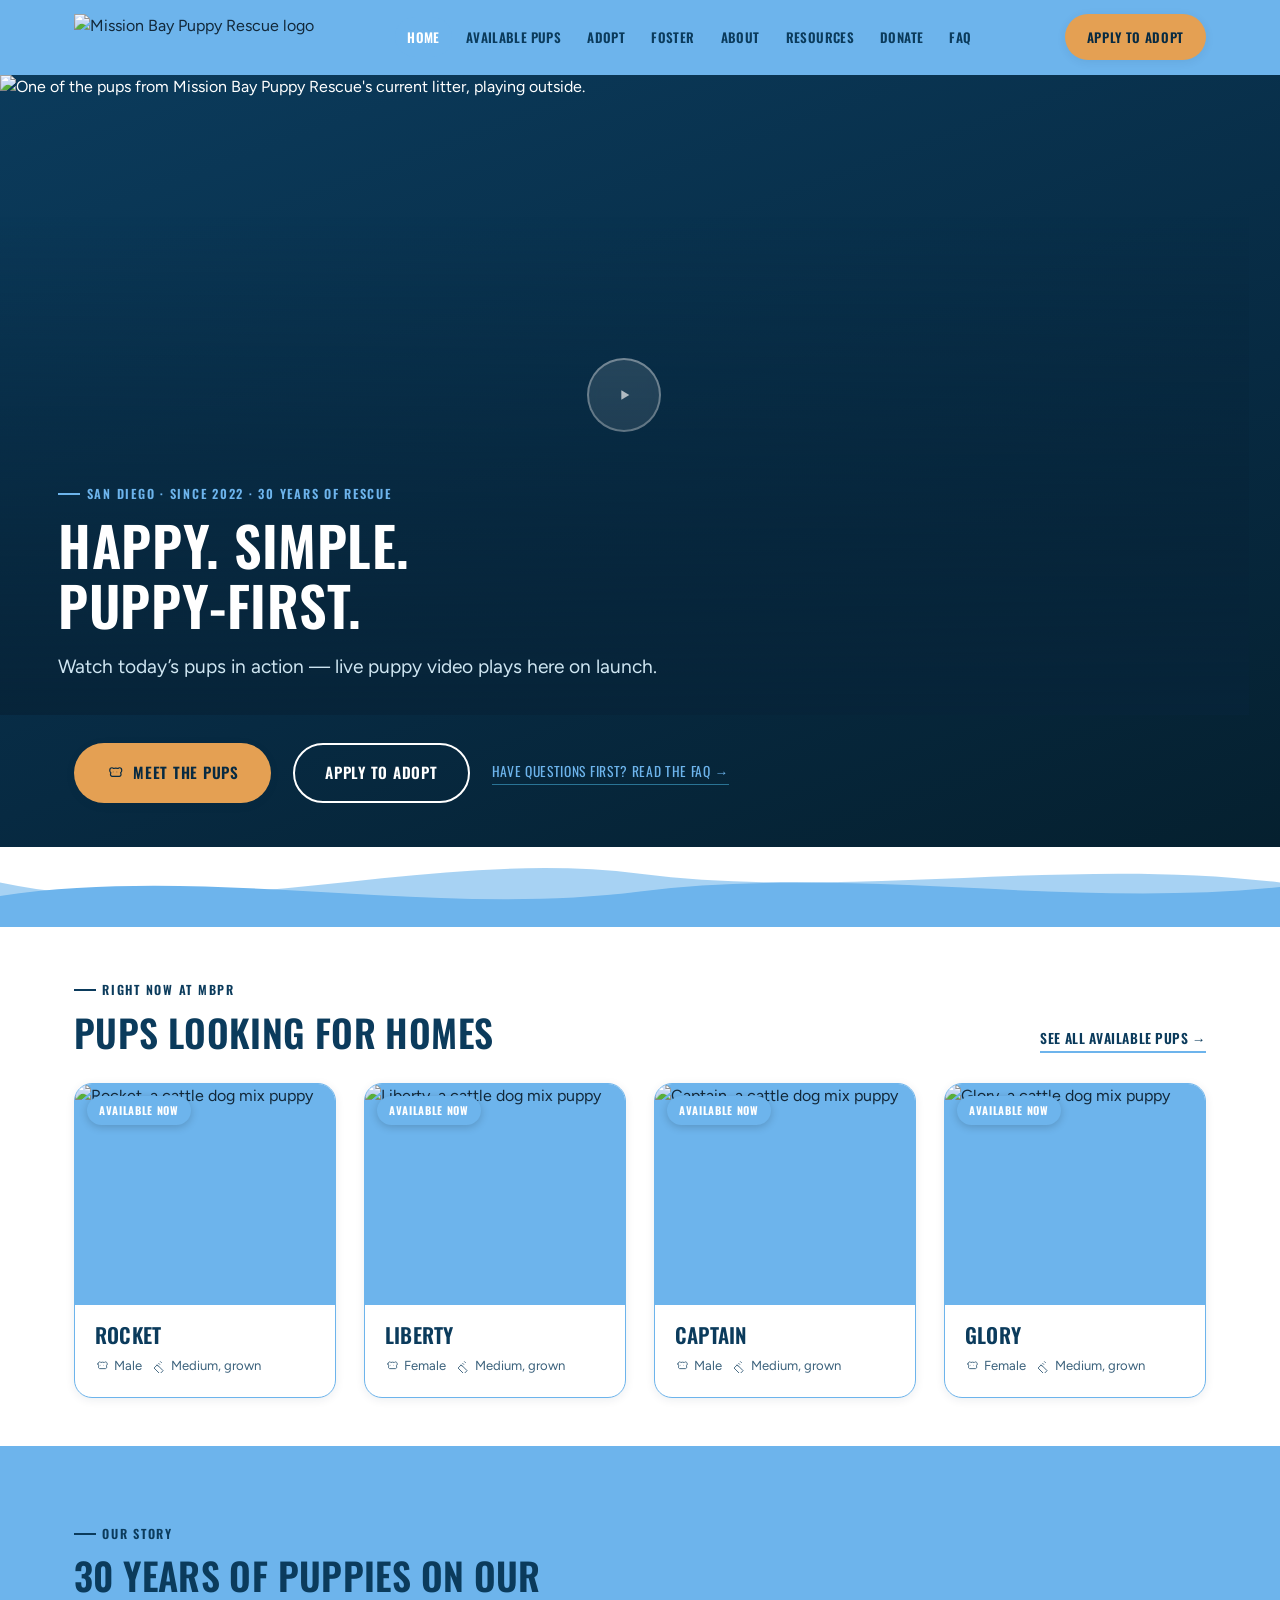
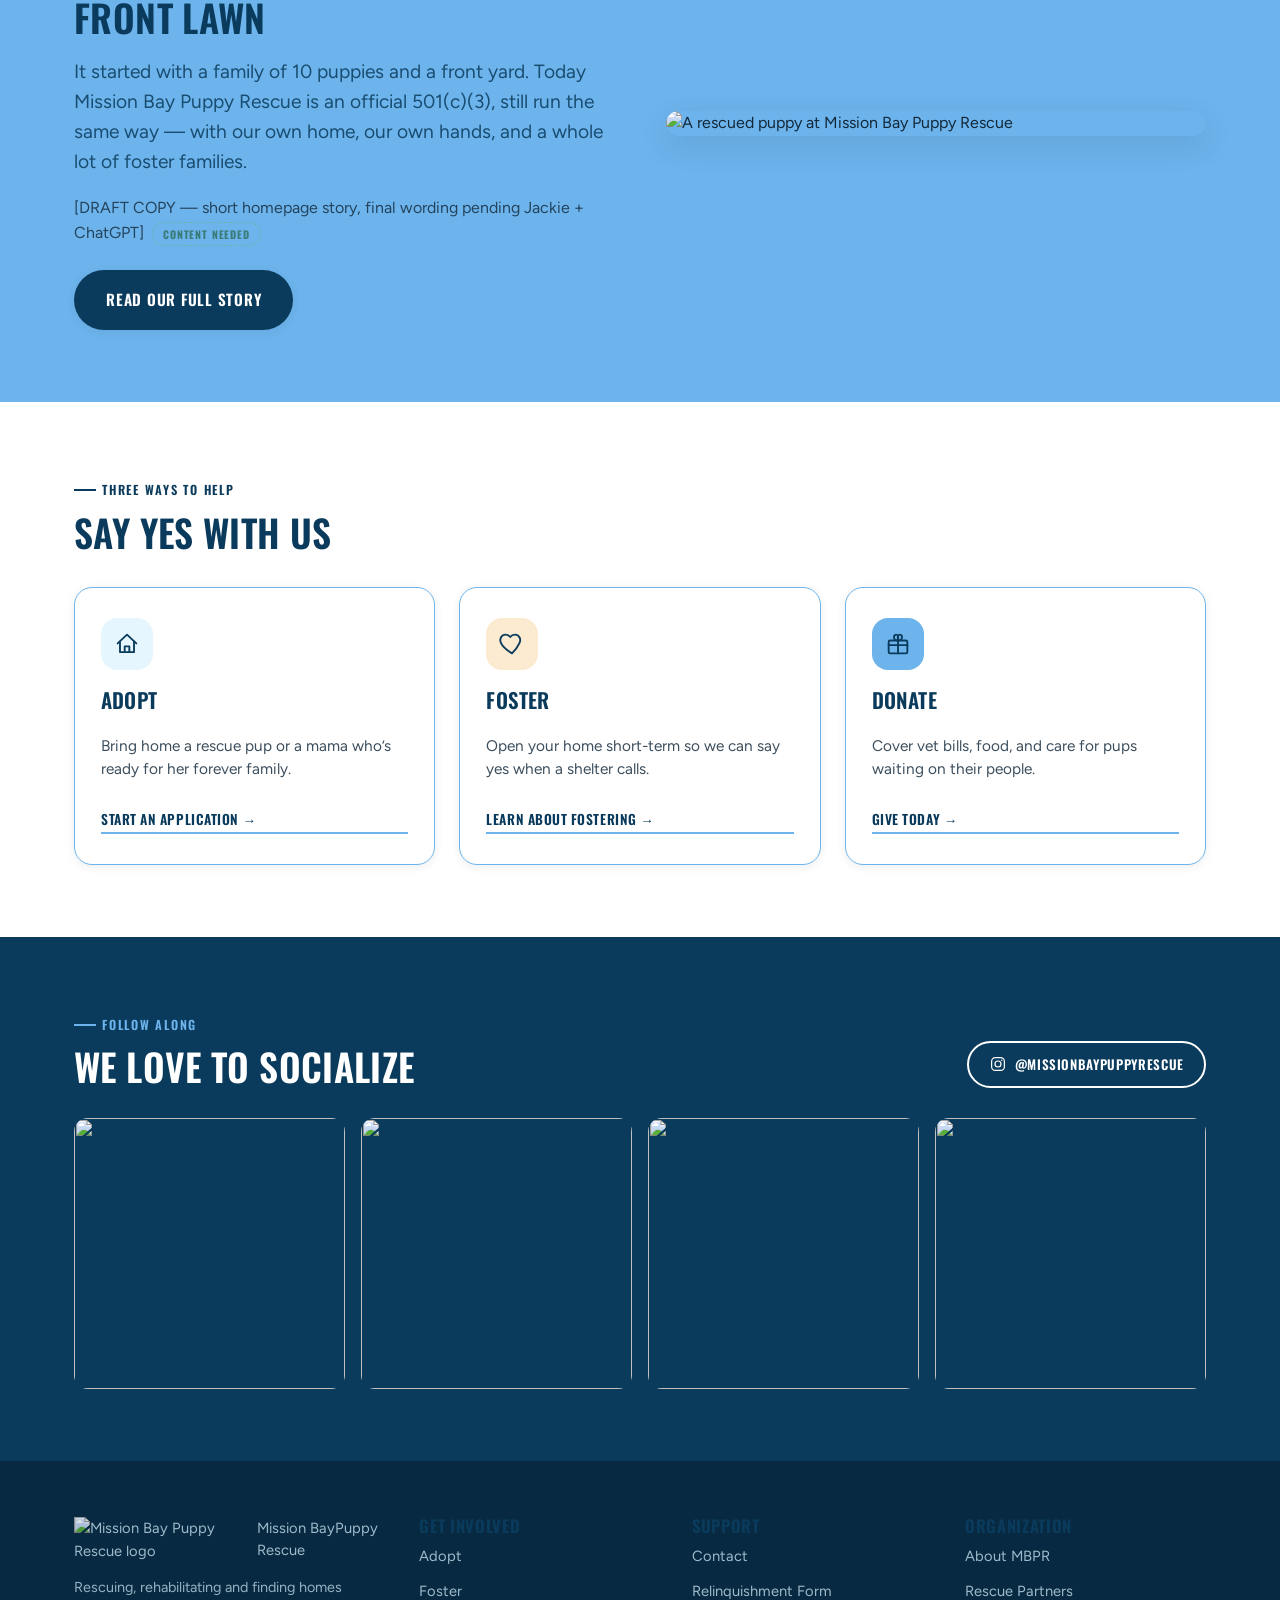
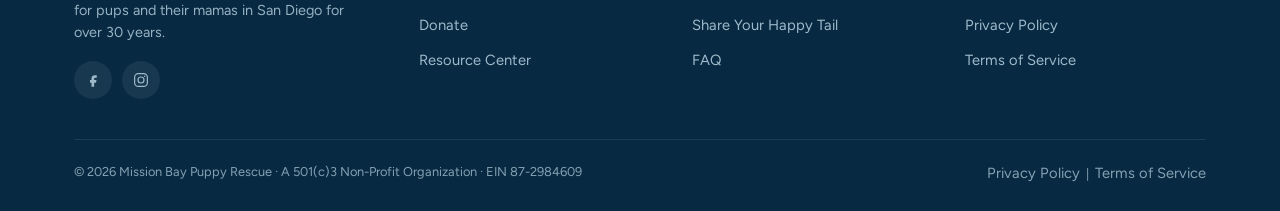
==== index.html @ 76ac1356 "Initial commit" ====
<!doctype html>
<html lang="en">
<head>
<meta charset="utf-8">
<meta name="viewport" content="width=device-width, initial-scale=1">
<title>Home | Mission Bay Puppy Rescue</title>
<meta name="description" content="Mission Bay Puppy Rescue is a San Diego non-profit finding loving homes for rescue puppies and their mamas.">
<link rel="icon" href="https://cdn.shopify.com/s/files/1/0752/2317/1383/files/MBPR_Logo_s-5.png?v=1728336857">
<link rel="preconnect" href="https://fonts.googleapis.com">
<link rel="preconnect" href="https://fonts.gstatic.com" crossorigin>
<link href="https://fonts.googleapis.com/css2?family=Oswald:wght@400;500;600;700&family=Figtree:wght@400;500;600;700;800&display=swap" rel="stylesheet">
<link rel="stylesheet" href="assets/styles.css">
</head>
<body>
<a class="skip-link" href="#main">Skip to content</a>
<header class="site-header">
  <div class="bar">
    <a class="brand" href="index.html">
      <img src="https://cdn.shopify.com/s/files/1/0752/2317/1383/files/MBPR_Logo_s-5.png?v=1728336857" alt="Mission Bay Puppy Rescue logo">
      <!-- <span class="brand-word">Mission Bay<span>Puppy Rescue</span></span> -->
    </a>
    <nav class="main-nav" id="main-nav" aria-label="Primary">
      <ul>
      <li class="current"><a class="top-link" href="index.html">Home</a></li>
      <li><a class="top-link" href="available-pups.html">Available Pups</a></li>
      <li><a class="top-link" href="adopt.html">Adopt</a></li>
      <li><a class="top-link" href="foster.html">Foster</a></li>
      <li><a class="top-link" href="about.html">About</a></li>
      <li><a class="top-link" href="resources.html">Resources</a></li>
      <li><a class="top-link" href="donate.html">Donate</a></li>
      <li><a class="top-link" href="faq.html">FAQ</a></li>
      </ul>
    </nav>
    <div class="header-cta">
      <a class="btn btn-gold btn-sm" href="adopt.html"><span class="btn-sm-label">Apply to Adopt</span></a>
      <button class="nav-toggle" aria-label="Toggle menu" aria-expanded="false" aria-controls="main-nav">
        <svg viewBox="0 0 24 24" fill="none" stroke="currentColor" stroke-width="1.6" stroke-linecap="round" stroke-linejoin="round" class="icon-open" aria-hidden="true"><path d="M4 7h16M4 12h16M4 17h16"/></svg>
        <svg viewBox="0 0 24 24" fill="none" stroke="currentColor" stroke-width="1.6" stroke-linecap="round" stroke-linejoin="round" class="icon-close" aria-hidden="true"><path d="M6 6l12 12M18 6L6 18"/></svg>
      </button>
    </div>
  </div>
</header>

<main id="main">

<section class="hero">
  <div class="hero-media">
    <img src="https://missionbaypuppyrescue.org/cdn/shop/files/fGT316vhT0-rU8gCrayexQ_97593c5f-9a3b-4c8f-88ab-e5c619b83289_1200x1200.jpg?v=1787949564" alt="One of the pups from Mission Bay Puppy Rescue's current litter, playing outside.">
    <div style="position:absolute; inset:0; display:flex; align-items:center; justify-content:center;">
      <div style="width:74px;height:74px;border-radius:50%;background:rgba(255,255,255,.16);backdrop-filter:blur(6px);display:flex;align-items:center;justify-content:center;border:2px solid rgba(255,255,255,.5);">
        <svg viewBox="0 0 24 24" width="26" height="26" fill="white"><path d="M8 5v14l12-7z"/></svg>
      </div>
    </div>
    <div class="hero-caption">
      <span class="eyebrow on-dark">San Diego &middot; Since 2022 &middot; 30 Years of Rescue</span>
      <h1>Happy. Simple.<br>Puppy&#8209;First.</h1>
      <p class="lede">Watch today&rsquo;s pups in action &mdash; live puppy video plays here on launch.</p>
    </div>
  </div>
  <div class="hero-actions">
    <a class="btn btn-gold" href="available-pups.html"><svg viewBox="0 0 24 24" fill="none" stroke="currentColor" stroke-width="1.6" stroke-linecap="round" stroke-linejoin="round" class="" aria-hidden="true"><path d="M5 8.5c0-2 1.4-3.5 3-3.5.9 0 1.6.6 2 1 .8-.4 1.9-.6 3-.6s2.2.2 3 .6c.4-.4 1.1-1 2-1 1.6 0 3 1.5 3 3.5 0 1.3-.6 2.4-1.5 3l.5 2c.3 1.5-.7 3-2.3 3H8.3c-1.6 0-2.6-1.5-2.3-3l.5-2C5.6 10.9 5 9.8 5 8.5z"/><circle cx="9.5" cy="10.5" r=".6" fill="currentColor" stroke="none"/><circle cx="14.5" cy="10.5" r=".6" fill="currentColor" stroke="none"/></svg> Meet the Pups</a>
    <a class="btn btn-outline on-dark" href="adopt.html">Apply to Adopt</a>
    <a class="faq-quiet" href="faq.html">Have questions first? Read the FAQ &rarr;</a>
  </div>
</section>
<svg class="wave-divider" viewBox="0 0 1440 90" preserveAspectRatio="none" aria-hidden="true">
  <path class="w2" d="M0,40 C 240,90 480,0 720,30 C 960,60 1200,10 1440,40 L1440,90 L0,90 Z"></path>
  <path class="w1" d="M0,55 C 240,20 480,80 720,50 C 960,20 1200,70 1440,45 L1440,90 L0,90 Z"></path>
</svg>

<section class="section tight">
  <div class="container">
    <div style="display:flex; flex-wrap:wrap; justify-content:space-between; align-items:flex-end; gap:16px; margin-bottom:30px;">
      <div>
        <span class="eyebrow">Right Now At MBPR</span>
        <h2 style="margin-bottom:0;">Pups Looking For Homes</h2>
      </div>
      <a class="link-quiet" href="available-pups.html">See All Available Pups &rarr;</a>
    </div>
    <div class="grid grid-4">

      <div class="pup-card">
        <div class="pup-photo"><span class="status-ribbon status-available">Available Now</span>
          <img src="https://missionbaypuppyrescue.org/cdn/shop/files/fGT316vhT0-rU8gCrayexQ_97593c5f-9a3b-4c8f-88ab-e5c619b83289_1200x1200.jpg?v=1787949564" alt="Rocket, a cattle dog mix puppy"></div>
        <div class="pup-body">
          <h3 class="pup-name">Rocket</h3>
          <div class="pup-facts"><span><svg viewBox="0 0 24 24" fill="none" stroke="currentColor" stroke-width="1.6" stroke-linecap="round" stroke-linejoin="round" class="" aria-hidden="true"><path d="M5 8.5c0-2 1.4-3.5 3-3.5.9 0 1.6.6 2 1 .8-.4 1.9-.6 3-.6s2.2.2 3 .6c.4-.4 1.1-1 2-1 1.6 0 3 1.5 3 3.5 0 1.3-.6 2.4-1.5 3l.5 2c.3 1.5-.7 3-2.3 3H8.3c-1.6 0-2.6-1.5-2.3-3l.5-2C5.6 10.9 5 9.8 5 8.5z"/><circle cx="9.5" cy="10.5" r=".6" fill="currentColor" stroke="none"/><circle cx="14.5" cy="10.5" r=".6" fill="currentColor" stroke="none"/></svg> Male</span><span><svg viewBox="0 0 24 24" fill="none" stroke="currentColor" stroke-width="1.6" stroke-linecap="round" stroke-linejoin="round" class="" aria-hidden="true"><path d="M4 15l5-5 10 10-5 5z"/><path d="M8.5 10.5l1.7 1.7M11.5 7.5l1.7 1.7M14.5 4.5l1.7 1.7"/></svg> Medium, grown</span></div>
        </div>
      </div>

      <div class="pup-card">
        <div class="pup-photo"><span class="status-ribbon status-available">Available Now</span>
          <img src="https://missionbaypuppyrescue.org/cdn/shop/files/fGT316vhT0-rU8gCrayexQ_33f34ac5-e50e-457b-8ea1-79d23812d814_1200x1200.jpg?v=1787949952" alt="Liberty, a cattle dog mix puppy"></div>
        <div class="pup-body">
          <h3 class="pup-name">Liberty</h3>
          <div class="pup-facts"><span><svg viewBox="0 0 24 24" fill="none" stroke="currentColor" stroke-width="1.6" stroke-linecap="round" stroke-linejoin="round" class="" aria-hidden="true"><path d="M5 8.5c0-2 1.4-3.5 3-3.5.9 0 1.6.6 2 1 .8-.4 1.9-.6 3-.6s2.2.2 3 .6c.4-.4 1.1-1 2-1 1.6 0 3 1.5 3 3.5 0 1.3-.6 2.4-1.5 3l.5 2c.3 1.5-.7 3-2.3 3H8.3c-1.6 0-2.6-1.5-2.3-3l.5-2C5.6 10.9 5 9.8 5 8.5z"/><circle cx="9.5" cy="10.5" r=".6" fill="currentColor" stroke="none"/><circle cx="14.5" cy="10.5" r=".6" fill="currentColor" stroke="none"/></svg> Female</span><span><svg viewBox="0 0 24 24" fill="none" stroke="currentColor" stroke-width="1.6" stroke-linecap="round" stroke-linejoin="round" class="" aria-hidden="true"><path d="M4 15l5-5 10 10-5 5z"/><path d="M8.5 10.5l1.7 1.7M11.5 7.5l1.7 1.7M14.5 4.5l1.7 1.7"/></svg> Medium, grown</span></div>
        </div>
      </div>

      <div class="pup-card">
        <div class="pup-photo"><span class="status-ribbon status-available">Available Now</span>
          <img src="https://missionbaypuppyrescue.org/cdn/shop/files/fGT316vhT0-rU8gCrayexQ_4a73e74a-e59f-4e12-87a9-04cf0403e91f_1200x1200.jpg?v=1787949454" alt="Captain, a cattle dog mix puppy"></div>
        <div class="pup-body">
          <h3 class="pup-name">Captain</h3>
          <div class="pup-facts"><span><svg viewBox="0 0 24 24" fill="none" stroke="currentColor" stroke-width="1.6" stroke-linecap="round" stroke-linejoin="round" class="" aria-hidden="true"><path d="M5 8.5c0-2 1.4-3.5 3-3.5.9 0 1.6.6 2 1 .8-.4 1.9-.6 3-.6s2.2.2 3 .6c.4-.4 1.1-1 2-1 1.6 0 3 1.5 3 3.5 0 1.3-.6 2.4-1.5 3l.5 2c.3 1.5-.7 3-2.3 3H8.3c-1.6 0-2.6-1.5-2.3-3l.5-2C5.6 10.9 5 9.8 5 8.5z"/><circle cx="9.5" cy="10.5" r=".6" fill="currentColor" stroke="none"/><circle cx="14.5" cy="10.5" r=".6" fill="currentColor" stroke="none"/></svg> Male</span><span><svg viewBox="0 0 24 24" fill="none" stroke="currentColor" stroke-width="1.6" stroke-linecap="round" stroke-linejoin="round" class="" aria-hidden="true"><path d="M4 15l5-5 10 10-5 5z"/><path d="M8.5 10.5l1.7 1.7M11.5 7.5l1.7 1.7M14.5 4.5l1.7 1.7"/></svg> Medium, grown</span></div>
        </div>
      </div>

      <div class="pup-card">
        <div class="pup-photo"><span class="status-ribbon status-available">Available Now</span>
          <img src="https://missionbaypuppyrescue.org/cdn/shop/files/fGT316vhT0-rU8gCrayexQ_0f7869ce-6513-4ec1-82f9-dde97ae70632_1200x1200.jpg?v=1787949827" alt="Glory, a cattle dog mix puppy"></div>
        <div class="pup-body">
          <h3 class="pup-name">Glory</h3>
          <div class="pup-facts"><span><svg viewBox="0 0 24 24" fill="none" stroke="currentColor" stroke-width="1.6" stroke-linecap="round" stroke-linejoin="round" class="" aria-hidden="true"><path d="M5 8.5c0-2 1.4-3.5 3-3.5.9 0 1.6.6 2 1 .8-.4 1.9-.6 3-.6s2.2.2 3 .6c.4-.4 1.1-1 2-1 1.6 0 3 1.5 3 3.5 0 1.3-.6 2.4-1.5 3l.5 2c.3 1.5-.7 3-2.3 3H8.3c-1.6 0-2.6-1.5-2.3-3l.5-2C5.6 10.9 5 9.8 5 8.5z"/><circle cx="9.5" cy="10.5" r=".6" fill="currentColor" stroke="none"/><circle cx="14.5" cy="10.5" r=".6" fill="currentColor" stroke="none"/></svg> Female</span><span><svg viewBox="0 0 24 24" fill="none" stroke="currentColor" stroke-width="1.6" stroke-linecap="round" stroke-linejoin="round" class="" aria-hidden="true"><path d="M4 15l5-5 10 10-5 5z"/><path d="M8.5 10.5l1.7 1.7M11.5 7.5l1.7 1.7M14.5 4.5l1.7 1.7"/></svg> Medium, grown</span></div>
        </div>
      </div>

    </div>
  </div>
</section>

<section class="section sand-deep">
  <div class="container split">
    <div>
      <span class="eyebrow">Our Story</span>
      <h2>30 Years Of Puppies On Our Front Lawn</h2>
      <p class="lede" style="margin-bottom:20px;">It started with a family of 10 puppies and a front yard. Today Mission Bay Puppy Rescue is an official 501(c)(3), still run the same way &mdash; with our own home, our own hands, and a whole lot of foster families.</p>
      <p style="opacity:.8; margin-bottom:24px;">[DRAFT COPY &mdash; short homepage story, final wording pending Jackie + ChatGPT]<span class="draft-flag">Content Needed</span></p>
      <a class="btn btn-navy" href="about.html">Read Our Full Story</a>
    </div>
    <div class="media">
      <img src="https://missionbaypuppyrescue.org/cdn/shop/files/gray-white-pit-bull-type-puppy-blue-banner-mission-bay-rescue-partners-text_1024x1024.webp?v=1738512518" alt="A rescued puppy at Mission Bay Puppy Rescue">
    </div>
  </div>
</section>

<section class="section">
  <div class="container">
    <span class="eyebrow">Three Ways To Help</span>
    <h2 style="margin-bottom:34px;">Say Yes With Us</h2>
    <div class="action-blocks">
      <div class="action-block">
        <div class="icon-badge"><svg viewBox="0 0 24 24" fill="none" stroke="currentColor" stroke-width="1.6" stroke-linecap="round" stroke-linejoin="round" class="" aria-hidden="true"><path d="M4 11.5L12 4l8 7.5"/><path d="M6 10v9h12v-9"/><path d="M10 19v-5h4v5"/></svg></div>
        <h3>Adopt</h3>
        <p>Bring home a rescue pup or a mama who&rsquo;s ready for her forever family.</p>
        <a class="link-quiet" href="adopt.html">Start an Application &rarr;</a>
      </div>
      <div class="action-block gold">
        <div class="icon-badge"><svg viewBox="0 0 24 24" fill="none" stroke="currentColor" stroke-width="1.6" stroke-linecap="round" stroke-linejoin="round" class="" aria-hidden="true"><path d="M12 20s-7.5-4.6-9.5-9C1 7.5 3 4 6.5 4c2 0 3.4 1.2 4 2 .6-.8 2-2 4-2C18 4 20 7.5 18.5 11c-2 4.4-6.5 9-6.5 9z"/></svg></div>
        <h3>Foster</h3>
        <p>Open your home short-term so we can say yes when a shelter calls.</p>
        <a class="link-quiet" href="foster.html">Learn About Fostering &rarr;</a>
      </div>
      <div class="action-block seafoam">
        <div class="icon-badge"><svg viewBox="0 0 24 24" fill="none" stroke="currentColor" stroke-width="1.6" stroke-linecap="round" stroke-linejoin="round" class="" aria-hidden="true"><rect x="4" y="9" width="16" height="11" rx="1.2"/><path d="M4 13h16"/><path d="M12 9v11"/><path d="M12 9C10.5 9 8.5 8 8.5 6.2 8.5 5 9.4 4 10.6 4c1.6 0 1.9 2.5 1.4 5zM12 9c1.5 0 3.5-1 3.5-2.8 0-1.2-.9-2.2-2.1-2.2-1.6 0-1.9 2.5-1.4 5z"/></svg></div>
        <h3>Donate</h3>
        <p>Cover vet bills, food, and care for pups waiting on their people.</p>
        <a class="link-quiet" href="donate.html">Give Today &rarr;</a>
      </div>
    </div>
  </div>
</section>

<section class="section navy">
  <div class="container">
    <div style="display:flex; flex-wrap:wrap; justify-content:space-between; align-items:flex-end; gap:16px; margin-bottom:30px;">
      <div>
        <span class="eyebrow on-dark">Follow Along</span>
        <h2 style="margin-bottom:0;">We Love To Socialize</h2>
      </div>
      <a class="btn btn-outline on-dark btn-sm" href="https://www.instagram.com/missionbaypuppyrescue" target="_blank" rel="noopener"><svg viewBox="0 0 24 24" fill="none" stroke="currentColor" stroke-width="1.6" stroke-linecap="round" stroke-linejoin="round" class="" aria-hidden="true"><rect x="3.5" y="3.5" width="17" height="17" rx="5"/><circle cx="12" cy="12" r="4"/><circle cx="17" cy="7" r="1" fill="currentColor" stroke="none"/></svg> @missionbaypuppyrescue</a>
    </div>
    <div class="grid grid-4" style="gap:16px;">
      <div style="border-radius:14px; overflow:hidden; aspect-ratio:1/1;"><img src="https://missionbaypuppyrescue.org/cdn/shop/files/fGT316vhT0-rU8gCrayexQ_19d56075-bd12-49f5-adce-cb64dec34d37.jpg?v=1787949564" alt="" style="width:100%;height:100%;object-fit:cover;"></div>
      <div style="border-radius:14px; overflow:hidden; aspect-ratio:1/1;"><img src="https://missionbaypuppyrescue.org/cdn/shop/files/fGT316vhT0-rU8gCrayexQ_e22e4075-10f2-4c1d-aec1-10136024c87a.jpg?v=1787949952" alt="" style="width:100%;height:100%;object-fit:cover;"></div>
      <div style="border-radius:14px; overflow:hidden; aspect-ratio:1/1;"><img src="https://missionbaypuppyrescue.org/cdn/shop/files/fGT316vhT0-rU8gCrayexQ_9136a313-bf49-4d2c-8cb1-6ee6c6a1b6d5.jpg?v=1787949454" alt="" style="width:100%;height:100%;object-fit:cover;"></div>
      <div style="border-radius:14px; overflow:hidden; aspect-ratio:1/1;"><img src="https://missionbaypuppyrescue.org/cdn/shop/files/fGT316vhT0-rU8gCrayexQ_ca97845a-384a-45e2-8b4e-7a92302f8802.jpg?v=1787949827" alt="" style="width:100%;height:100%;object-fit:cover;"></div>
    </div>
  </div>
</section>

</main>
<footer class="site-footer">
  <div class="container">
    <div class="footer-top">
      <div>
        <a class="brand" href="index.html" style="margin-bottom:14px;">
          <img src="https://cdn.shopify.com/s/files/1/0752/2317/1383/files/MBPR_Logo_s-5.png?v=1728336857" alt="Mission Bay Puppy Rescue logo" style="height:44px;">
          <span class="brand-word">Mission Bay<span>Puppy Rescue</span></span>
        </a>
        <p style="max-width:32ch; font-size:.9rem; opacity:.8;">Rescuing, rehabilitating and finding homes for pups and their mamas in San Diego for over 30 years.</p>
        <div class="footer-social"><a href="https://www.facebook.com/MissionBayPuppyRescue/" aria-label="Facebook"><svg viewBox="0 0 24 24" fill="none" stroke="currentColor" stroke-width="1.6" stroke-linecap="round" stroke-linejoin="round" class="" aria-hidden="true"><path d="M14 9h3V5.5h-3c-2.2 0-4 1.8-4 4V12H8v3.5h2V21h3.5v-5.5H16l.7-3.5h-3.2v-1.8c0-.6.5-1.2 1.3-1.2z" fill="currentColor" stroke="none"/></svg></a>
        <a href="https://www.instagram.com/missionbaypuppyrescue/" aria-label="Instagram"><svg viewBox="0 0 24 24" fill="none" stroke="currentColor" stroke-width="1.6" stroke-linecap="round" stroke-linejoin="round" class="" aria-hidden="true"><rect x="3.5" y="3.5" width="17" height="17" rx="5"/><circle cx="12" cy="12" r="4"/><circle cx="17" cy="7" r="1" fill="currentColor" stroke="none"/></svg></a></div>
      </div>
      <div>
        <h4>Get Involved</h4>
        <ul>
          <li><a href="adopt.html">Adopt</a></li>
          <li><a href="foster.html">Foster</a></li>
          <li><a href="donate.html">Donate</a></li>
          <li><a href="resources.html">Resource Center</a></li>
        </ul>
      </div>
      <div>
        <h4>Support</h4>
        <ul>
          <li><a href="contact.html">Contact</a></li>
          <li><a href="relinquishment.html">Relinquishment Form</a></li>
          <li><a href="happy-tails.html">Share Your Happy Tail</a></li>
          <li><a href="faq.html">FAQ</a></li>
        </ul>
      </div>
      <div>
        <h4>Organization</h4>
        <ul>
          <li><a href="about.html">About MBPR</a></li>
          <li><a href="resources.html#partners">Rescue Partners</a></li>
          <li><a href="privacy.html">Privacy Policy</a></li>
          <li><a href="terms.html">Terms of Service</a></li>
        </ul>
      </div>
    </div>
    <div class="footer-bottom">
      <span>&copy; 2026 Mission Bay Puppy Rescue &middot; A 501(c)3 Non-Profit Organization &middot; EIN 87-2984609</span>
      <span><a href="privacy.html">Privacy Policy</a> &nbsp;|&nbsp; <a href="terms.html">Terms of Service</a></span>
    </div>
  </div>
</footer>
<script src="assets/site.js"></script>
</body>
</html>
---- assets/styles.css ----
/* ==========================================================================
   MISSION BAY PUPPY RESCUE — Website Refresh Mockup
   Design system: "Bay & Sand"
   -- Bay Navy / Lagoon Blue kept from existing brand mark
   -- Warm Sand neutral background (Mission BAY -> beach/coast, not generic cream)
   -- Puppy Gold accent for primary actions (warm, distinct from AI-cluster terracotta)
   -- Oswald reserved for headings/eyebrows/buttons (existing brand voice)
   -- Figtree for all body copy / long-form reading (the "one easy body font")
   ========================================================================== */

:root{
  /* ---- color tokens ---- */
  --page-background: #FFFFFF; /* Default background behind page content on every page. */
  --header-background: #6db4ec; /* Sticky header bar on every page. */
  --bay-navy:        #0B3B5C; /* Headings, navy buttons and dark sections. */
  --bay-navy-deep:   #072A42; /* Footer, dark hero gradient and navy button hover. */
  --bay-navy-ink:    #12283A; /* Main body text. */
  --lagoon:          #6db4ec; /* Light blue accents, links on dark backgrounds and some borders. */
  --lagoon-deep:     #6db4ec; /* Status badges, progress bar and link hover. */
  --lagoon-pale:     #E6F6FE; /* Pale blue sections, callouts and icon badges. */
  --sand:            #6db4ec; /* Mobile menu background, form fields and wave divider. */
  --sand-deep:       #6db4ec; /* Tinted sections, header link hover, tags and image placeholders. */
  --sand-line:       #6db4ec; /* Borders on cards, header, mobile menu and form panels. */
  --gold:            #E4A053; /* Primary button fill, stat numbers and small accents. */
  --gold-deep:       #FFFFFF; /* Primary button hover, active header link, icons and focus outline. */
  --gold-pale:       #FCEBD1; /* Light background behind selected badges and icons. */
  --seafoam:         #5FBBA0; /* Nursery status badge, progress bar and dashed badge border. */
  --seafoam-pale:    #6db4ec; /* Background behind seafoam action icons and draft badges. */
  --white:           #FFFFFF; /* Card backgrounds and text on dark sections. */
  --line:            rgba(11,59,92,0.14); /* Reserved border color; currently unused. */
  --shadow-sm:       0 2px 10px rgba(7,42,66,0.08);
  --shadow-md:       0 10px 30px rgba(7,42,66,0.12);
  --shadow-lg:       0 24px 60px rgba(7,42,66,0.18);
  --radius-sm:       10px;
  --radius-md:       18px;
  --radius-lg:       28px;

  /* ---- type tokens ---- */
  --font-display: 'Oswald', 'Arial Narrow', sans-serif;
  --font-body: 'Figtree', -apple-system, 'Segoe UI', sans-serif;
}

*,*::before,*::after{ box-sizing:border-box; }
html{ scroll-behavior:smooth; }
body{
  margin:0;
  font-family:var(--font-body);
  color:var(--bay-navy-ink);
  background:var(--page-background);
  -webkit-font-smoothing:antialiased;
  line-height:1.55;
}
img{ max-width:100%; display:block; }
svg{ width:1em; height:1em; flex-shrink:0; }
a{ color:inherit; text-decoration:none; }
ul{ margin:0; padding:0; list-style:none; }
button{ font-family:inherit; cursor:pointer; }
.visually-hidden{
  position:absolute; width:1px; height:1px; padding:0; margin:-1px;
  overflow:hidden; clip:rect(0,0,0,0); white-space:nowrap; border:0;
}
:focus-visible{ outline:3px solid var(--gold-deep); outline-offset:2px; }

h1,h2,h3,h4{
  font-family:var(--font-display);
  font-weight:600;
  letter-spacing:.01em;
  line-height:1.12;
  margin:0 0 .5em;
  color:var(--bay-navy);
}
h1{ font-size:clamp(2.1rem, 4.6vw, 3.4rem); text-transform:uppercase; letter-spacing:.01em; }
h2{ font-size:clamp(1.6rem, 3vw, 2.35rem); text-transform:uppercase; }
h3{ font-size:1.3rem; text-transform:uppercase; }
h4{ font-size:1.05rem; text-transform:uppercase; letter-spacing:.04em; }
p{ margin:0 0 1em; }
p:last-child{ margin-bottom:0; }

.eyebrow{
  font-family:var(--font-display);
  text-transform:uppercase;
  letter-spacing:.14em;
  font-size:.78rem;
  font-weight:600;
  color:var(--bay-navy);
  display:inline-flex;
  align-items:center;
  gap:.5em;
  margin-bottom:.9em;
}
.eyebrow::before{
  content:"";
  width:22px; height:2px;
  background:currentColor;
  display:inline-block;
}
.hero .eyebrow,
.section.navy .eyebrow,
.eyebrow.on-dark{ color:var(--lagoon); }

.container{ max-width:1180px; margin:0 auto; padding:0 24px; }
.section{ padding:72px 0; }
.section.tight{ padding:48px 0; }
.section.sand-deep{ background:var(--sand-deep); }
.section.navy{ background:var(--bay-navy); color:#DCEBF5; }
.section.navy h2, .section.navy h3, .section.navy h4{ color:var(--white); }
.section.lagoon-pale{ background:var(--lagoon-pale); }

.lede{ font-size:1.2rem; max-width:60ch; color:var(--bay-navy); opacity:.85; }

/* ---- buttons ---- */
.btn{
  font-family:var(--font-display);
  text-transform:uppercase;
  letter-spacing:.05em;
  font-size:.95rem;
  font-weight:600;
  padding:16px 30px;
  border-radius:100px;
  border:2px solid transparent;
  display:inline-flex;
  align-items:center;
  gap:.6em;
  transition:transform .15s ease, box-shadow .15s ease, background-color .15s ease;
  white-space:nowrap;
}
.btn:hover{ transform:translateY(-2px); }
.btn svg{ width:18px; height:18px; }
.btn-gold{ background:var(--gold); color:var(--bay-navy-deep); box-shadow:var(--shadow-sm); }
.btn-gold:hover{ background:var(--gold-deep); box-shadow:var(--shadow-md); }
.btn-navy{ background:var(--bay-navy); color:var(--white); box-shadow:var(--shadow-sm); }
.btn-navy:hover{ background:var(--bay-navy-deep); box-shadow:var(--shadow-md); }
.btn-outline{ background:transparent; border-color:currentColor; color:var(--bay-navy); }
.btn-outline:hover{ background:var(--bay-navy); color:var(--white); }
.btn-outline.on-dark{ color:var(--white); }
.btn-outline.on-dark:hover{ background:var(--white); color:var(--bay-navy); }
.btn-sm{ padding:11px 20px; font-size:.82rem; }
.btn-block{ width:100%; justify-content:center; }
.link-quiet{
  font-family:var(--font-display);
  text-transform:uppercase;
  font-size:.85rem;
  letter-spacing:.04em;
  font-weight:600;
  color:var(--bay-navy);
  border-bottom:2px solid var(--lagoon);
  padding-bottom:2px;
}
.link-quiet:hover{ color:var(--lagoon-deep); }

/* ==========================================================================
   HEADER / NAV
   ========================================================================== */
.site-header{
  position:sticky; top:0; z-index:60;
  background:var(--header-background);
  backdrop-filter:blur(10px);
  border-bottom:1px solid var(--sand-line);
}
.site-header .bar{
  display:flex; align-items:center; justify-content:space-between;
  padding:14px 24px;
  max-width:1180px; margin:0 auto;
  gap:20px;
}
.brand{ display:flex; align-items:center; gap:12px; flex-shrink:0; }
.brand img{ height:46px; width:auto; }
.site-header .brand-word{ display:none; }


.main-nav{ display:flex; align-items:center; gap:2px; }
.main-nav > ul{ display:flex; align-items:center; gap:2px; }
.main-nav a.top-link{
  font-family:var(--font-display);
  text-transform:uppercase;
  font-size:.82rem;
  font-weight:600;
  letter-spacing:.03em;
  color:var(--bay-navy);
  padding:10px 12px;
  border-radius:100px;
  display:block;
  white-space:nowrap;
}
@media (min-width:981px) and (max-width:1180px){
  .main-nav a.top-link{ font-size:.74rem; padding:8px 8px; }
  .header-cta .btn-sm{ padding:9px 16px; font-size:.74rem; }
}
.main-nav a.top-link:hover, .main-nav li.current a.top-link{ background:var(--sand-deep); }
.main-nav li.current a.top-link{ color:var(--gold-deep); }
.header-cta{ display:flex; align-items:center; gap:10px; flex-shrink:0; }
.nav-toggle{
  display:none;
  background:none; border:none; padding:8px;
}
.nav-toggle svg{ width:26px; height:26px; color:var(--bay-navy); }

@media (max-width:980px){
  .main-nav{
    position:fixed; inset:70px 0 0 0; background:var(--sand);
    flex-direction:column; align-items:stretch; padding:12px 24px 32px;
    overflow-y:auto; display:none;
    border-top:1px solid var(--sand-line);
  }
  .main-nav.open{ display:flex; }
  .main-nav > ul{ flex-direction:column; align-items:stretch; gap:0; }
  .main-nav a.top-link{ padding:16px 8px; border-bottom:1px solid var(--sand-line); border-radius:0; }
  .header-cta .btn-sm-label{ display:none; }
  .nav-toggle{ display:block; }
}
@media (min-width:981px){
  .nav-toggle{ display:none; }
}

/* ==========================================================================
   HERO
   ========================================================================== */
.hero{
  position:relative;
  background:linear-gradient(160deg, var(--bay-navy) 0%, var(--bay-navy-deep) 60%, #05202F 100%);
  color:var(--white);
  overflow:hidden;
}
.hero-media{
  position:relative;
  aspect-ratio:16/8.2;
  max-height:640px;
  overflow:hidden;
}
.hero-media img, .hero-media video{
  width:100%; height:100%; object-fit:cover;
  display:block;
}
.hero-media::after{
  content:"";
  position:absolute; inset:0;
  background:linear-gradient(to top, rgba(7,36,57,0.94) 0%, rgba(7,36,57,0.25) 55%, rgba(7,36,57,0) 78%);
}
.hero-caption{
  position:absolute; left:0; right:0; bottom:0; z-index:2;
  max-width:1180px; margin:0 auto; padding:0 24px 34px;
}
.hero-caption h1{ color:var(--white); margin-bottom:.28em; }
.hero-caption .lede{ color:#CFE6F2; opacity:1; margin:0; max-width:52ch; }
.hero-actions{
  max-width:1180px; margin:0 auto; padding:28px 24px 44px;
  display:flex; flex-wrap:wrap; align-items:center; gap:16px 22px;
  position:relative; z-index:2;
}
.hero-actions .faq-quiet{
  font-family:var(--font-display);
  font-size:.85rem; text-transform:uppercase; letter-spacing:.05em;
  color:var(--lagoon); border-bottom:1px solid rgba(79,193,240,.5);
  padding-bottom:2px;
}

/* wave divider signature element */
.wave-divider{ display:block; width:100%; height:auto; margin-bottom:-1px; }
.wave-divider path.w1{ fill:var(--sand); }
.wave-divider path.w2{ fill:var(--sand-deep); opacity:.6; }
.wave-flip{ transform:rotate(180deg); }

/* ==========================================================================
   CARDS: puppy card, action block, resource tile, faq item
   ========================================================================== */
.grid{ display:grid; gap:28px; }
.grid-3{ grid-template-columns:repeat(3,1fr); }
.grid-4{ grid-template-columns:repeat(4,1fr); }
.grid-2{ grid-template-columns:repeat(2,1fr); }
@media (max-width:900px){ .grid-3,.grid-4{ grid-template-columns:repeat(2,1fr); } }
@media (max-width:620px){ .grid-2,.grid-3,.grid-4{ grid-template-columns:1fr; } }

.pup-card{
  background:var(--white);
  border-radius:var(--radius-md);
  overflow:hidden;
  box-shadow:var(--shadow-sm);
  transition:transform .18s ease, box-shadow .18s ease;
  display:flex; flex-direction:column;
  border:1px solid var(--sand-line);
}
.pup-card:hover{ transform:translateY(-5px); box-shadow:var(--shadow-md); }
.pup-photo{ position:relative; aspect-ratio:4/3.4; background:var(--sand-deep); overflow:hidden; }
.pup-photo img{ width:100%; height:100%; object-fit:cover; }
.pup-photo.no-photo{ display:flex; align-items:center; justify-content:center; color:var(--bay-navy); opacity:.35; }
.pup-photo.no-photo svg{ width:64px; height:64px; }
.status-ribbon{
  position:absolute; top:12px; left:12px;
  font-family:var(--font-display);
  font-size:.68rem; font-weight:700; text-transform:uppercase; letter-spacing:.06em;
  padding:6px 12px; border-radius:100px; color:var(--white);
  box-shadow:0 2px 8px rgba(0,0,0,.18);
}
.status-available{ background:var(--lagoon-deep); }
.status-coming-soon{ background:var(--gold-deep); }
.status-nursery{ background:var(--seafoam); }
.pup-body{ padding:18px 20px 20px; display:flex; flex-direction:column; gap:10px; flex:1; }
.pup-name{ font-size:1.3rem; margin:0; display:flex; align-items:center; justify-content:space-between; gap:8px; }
.pup-facts{ display:flex; flex-wrap:wrap; gap:6px 10px; font-size:.82rem; color:var(--bay-navy); opacity:.8; }
.pup-facts span{ display:inline-flex; align-items:center; gap:5px; }
.pup-facts svg{ width:14px; height:14px; flex-shrink:0; }
.pup-card .btn{ margin-top:auto; align-self:flex-start; }

.litter-block{
  background:var(--white);
  border-radius:var(--radius-lg);
  border:1px solid var(--sand-line);
  box-shadow:var(--shadow-sm);
  padding:32px;
  margin-bottom:40px;
}
.litter-header{ display:flex; flex-wrap:wrap; gap:20px; justify-content:space-between; align-items:flex-end; margin-bottom:24px; }
.litter-header .tag-count{
  font-family:var(--font-display); font-size:.82rem; text-transform:uppercase; letter-spacing:.05em;
  background:var(--sand-deep); color:var(--bay-navy); padding:7px 14px; border-radius:100px;
}
.litter-story{ max-width:70ch; color:var(--bay-navy-ink); opacity:.88; margin-bottom:26px; }

.action-blocks{ display:grid; grid-template-columns:repeat(3,1fr); gap:24px; }
@media (max-width:820px){ .action-blocks{ grid-template-columns:1fr; } }
.action-block{
  background:var(--white); border-radius:var(--radius-md); padding:30px 26px;
  border:1px solid var(--sand-line); box-shadow:var(--shadow-sm);
  display:flex; flex-direction:column; gap:12px;
}
.action-block .icon-badge{
  width:52px; height:52px; border-radius:16px; display:flex; align-items:center; justify-content:center;
  background:var(--lagoon-pale); color:var(--bay-navy); margin-bottom:6px;
}
.action-block .icon-badge svg{ width:28px; height:28px; }
.action-block.gold .icon-badge{ background:var(--gold-pale); }
.action-block.seafoam .icon-badge{ background:var(--seafoam-pale); }
.action-block p{ opacity:.82; font-size:.96rem; flex:1; }

.resource-tile{
  background:var(--white); border-radius:var(--radius-md); padding:26px;
  border:1px solid var(--sand-line); box-shadow:var(--shadow-sm);
  display:flex; flex-direction:column; gap:10px; height:100%;
}
.resource-tile .icon-badge{
  width:44px; height:44px; border-radius:12px; background:var(--sand-deep);
  display:flex; align-items:center; justify-content:center; color:var(--bay-navy);
}
.resource-tile .icon-badge svg{ width:24px; height:24px; }
.resource-tile h4{ margin:2px 0 0; color:var(--bay-navy); }
.resource-tile p{ font-size:.92rem; opacity:.8; margin:0; }
.resource-tile .link-quiet{ margin-top:auto; align-self:flex-start; }

/* stat strip */
.stat-strip{ display:grid; grid-template-columns:repeat(4,1fr); gap:20px; }
@media (max-width:820px){ .stat-strip{ grid-template-columns:repeat(2,1fr); } }
.stat{ text-align:center; padding:22px 12px; }
.stat .num{ font-family:var(--font-display); font-size:clamp(2.1rem,4vw,2.8rem); color:var(--gold); font-weight:700; line-height:1; }
.stat .label{ font-size:.82rem; text-transform:uppercase; letter-spacing:.05em; opacity:.85; margin-top:8px; }

/* testimonial */
.quote-card{
  background:var(--white); border-radius:var(--radius-md); padding:28px;
  border:1px solid var(--sand-line); box-shadow:var(--shadow-sm);
  display:flex; flex-direction:column; gap:14px;
}
.quote-card .stars{ color:var(--gold-deep); letter-spacing:2px; font-size:.95rem; }
.quote-card p{ font-style:italic; opacity:.9; }
.quote-card .who{ font-family:var(--font-display); font-size:.82rem; text-transform:uppercase; letter-spacing:.04em; color:var(--bay-navy); opacity:.7; }

/* faq */
.faq-list{ display:flex; flex-direction:column; gap:12px; }
.faq-item{
  background:var(--white); border:1px solid var(--sand-line); border-radius:var(--radius-sm);
  overflow:hidden;
}
.faq-item summary{
  list-style:none; cursor:pointer; padding:18px 22px; display:flex; align-items:center; justify-content:space-between; gap:16px;
  font-family:var(--font-display); font-weight:600; text-transform:uppercase; font-size:.92rem; letter-spacing:.02em;
  color:var(--bay-navy);
}
.faq-item summary::-webkit-details-marker{ display:none; }
.faq-item summary .chev{ flex-shrink:0; width:20px; height:20px; transition:transform .2s ease; color:var(--gold-deep); }
.faq-item[open] summary .chev{ transform:rotate(180deg); }
.faq-item .faq-a{ padding:0 22px 20px; opacity:.85; max-width:70ch; }
.faq-cat-title{ margin-top:44px; }
.faq-cat-title:first-child{ margin-top:0; }

/* pill / label routing tiles (contact) */
.route-grid{ display:grid; grid-template-columns:repeat(3,1fr); gap:18px; }
@media (max-width:900px){ .route-grid{ grid-template-columns:repeat(2,1fr); } }
@media (max-width:620px){ .route-grid{ grid-template-columns:1fr; } }
.route-tile{
  background:var(--white); border:1px solid var(--sand-line); border-radius:var(--radius-md);
  padding:22px; display:flex; flex-direction:column; gap:10px; box-shadow:var(--shadow-sm);
  transition:transform .15s ease, box-shadow .15s ease;
}
.route-tile:hover{ transform:translateY(-4px); box-shadow:var(--shadow-md); }
.route-tile .icon-badge{ width:40px; height:40px; border-radius:10px; background:var(--lagoon-pale); display:flex; align-items:center; justify-content:center; color:var(--bay-navy-deep); }
.route-tile .icon-badge svg{ width:22px; height:22px; }
.route-tile h4{ margin:0; font-size:.98rem; }
.route-tile p{ font-size:.88rem; opacity:.78; margin:0; }
.route-tile .link-quiet{ margin-top:4px; }

/* checklist w/ paw bullets */
.paw-list{ display:flex; flex-direction:column; gap:14px; }
.paw-list li{ display:flex; align-items:flex-start; gap:12px; }
.paw-list li svg{ width:20px; height:20px; flex-shrink:0; margin-top:3px; color:var(--bay-navy); }
.paw-list.filled-paws li svg{ fill:var(--bay-navy); }
.paw-list.on-dark li svg{ color:var(--lagoon); }

/* photo grid (5-slot puppy detail gallery) */
.gallery{ display:grid; grid-template-columns:1.4fr 1fr; gap:12px; }
.gallery .main-shot{ grid-row:span 2; border-radius:var(--radius-md); overflow:hidden; aspect-ratio:1/1; background:var(--sand-deep); }
.gallery .main-shot img{ width:100%; height:100%; object-fit:cover; }
.gallery .sub-shot{ border-radius:var(--radius-sm); overflow:hidden; aspect-ratio:1/1; background:var(--sand-deep); }
.gallery .sub-shot img{ width:100%; height:100%; object-fit:cover; }
@media (max-width:700px){ .gallery{ grid-template-columns:repeat(2,1fr); } .gallery .main-shot{ grid-column:span 2; grid-row:auto; aspect-ratio:4/3; } }

.quick-facts{
  display:grid; grid-template-columns:repeat(4,1fr); gap:0;
  border:1px solid var(--sand-line); border-radius:var(--radius-md); overflow:hidden; background:var(--white);
}
@media (max-width:700px){ .quick-facts{ grid-template-columns:repeat(2,1fr); } }
.quick-facts .fact{ padding:18px 16px; border-right:1px solid var(--sand-line); border-bottom:1px solid var(--sand-line); }
.quick-facts .fact:nth-child(4n){ border-right:none; }
@media (max-width:700px){ .quick-facts .fact:nth-child(2n){ border-right:none; } .quick-facts .fact:nth-child(4n){ border-right:1px solid var(--sand-line); } }
.quick-facts .fact .k{ font-family:var(--font-display); font-size:.7rem; text-transform:uppercase; letter-spacing:.08em; opacity:.6; margin-bottom:4px; }
.quick-facts .fact .v{ font-weight:700; color:var(--bay-navy); }

/* back link */
.back-link{ display:inline-flex; align-items:center; gap:8px; font-family:var(--font-display); text-transform:uppercase; font-size:.85rem; letter-spacing:.04em; font-weight:600; color:var(--bay-navy); margin-bottom:22px; }
.back-link svg{ width:18px; height:18px; }
.back-link:hover{ color:var(--lagoon-deep); }

/* two-col media/text */
.split{ display:grid; grid-template-columns:1fr 1fr; gap:52px; align-items:center; }
@media (max-width:860px){ .split{ grid-template-columns:1fr; gap:32px; } }
.split img{ border-radius:var(--radius-lg); box-shadow:var(--shadow-md); }
.split.reverse .media{ order:2; }

/* progress bar for donation goal */
.progress{ height:14px; border-radius:100px; background:var(--sand-deep); overflow:hidden; border:1px solid var(--sand-line); }
.progress .fill{ height:100%; background:linear-gradient(90deg, var(--lagoon-deep), var(--seafoam)); border-radius:100px; }

/* what-it-costs bubbles */
.cost-orbit{ position:relative; display:flex; flex-wrap:wrap; gap:16px; justify-content:center; align-items:center; padding:20px 0; }
.cost-bubble{
  background:var(--white); border:1px solid var(--sand-line); box-shadow:var(--shadow-sm);
  border-radius:100px; padding:14px 22px; display:flex; align-items:center; gap:10px; font-size:.92rem;
}
.cost-bubble b{ font-family:var(--font-display); color:var(--bay-navy); }
.cost-bubble .dot{ width:10px; height:10px; border-radius:50%; background:var(--gold); flex-shrink:0; }

/* banner / campaign module (togglable) */
.campaign-bar{
  background:var(--gold); color:var(--bay-navy-deep);
  font-family:var(--font-display); text-transform:uppercase; letter-spacing:.03em; font-weight:600; font-size:.85rem;
  text-align:center; padding:10px 20px;
}
.campaign-bar a{ text-decoration:underline; }

/* content-needed marker used throughout mockup (removed before real launch) */
.draft-flag{
  display:inline-block; font-family:var(--font-display); font-size:.66rem; text-transform:uppercase; letter-spacing:.08em;
  background:var(--seafoam-pale); color:#2E6E5B; border:1px dashed var(--seafoam); border-radius:100px; padding:3px 10px; margin-left:8px;
  vertical-align:middle; font-weight:700;
}

/* ==========================================================================
   FOOTER
   ========================================================================== */
.site-footer{ background:var(--bay-navy-deep); color:#B9D3E2; padding:56px 0 26px; }
.footer-top{ display:grid; grid-template-columns:1.3fr 1fr 1fr 1fr; gap:32px; margin-bottom:40px; }
@media (max-width:820px){ .footer-top{ grid-template-columns:repeat(2,1fr); } }
@media (max-width:560px){ .footer-top{ grid-template-columns:1fr; } }
.
.site-footer h4{ color:var(--white); opacity:.9; font-size:.82rem; letter-spacing:.08em; margin-bottom:16px; }
.site-footer ul{ display:flex; flex-direction:column; gap:10px; }
.site-footer a{ font-size:.92rem; opacity:.85; }
.site-footer a:hover{ opacity:1; color:var(--lagoon); }
.footer-social{ display:flex; gap:10px; margin-top:18px; }
.footer-social a{
  width:38px; height:38px; border-radius:50%; background:rgba(255,255,255,.08);
  display:flex; align-items:center; justify-content:center;
}
.footer-social svg{ width:18px; height:18px; }
.footer-bottom{
  border-top:1px solid rgba(255,255,255,.12); padding-top:22px;
  display:flex; justify-content:space-between; flex-wrap:wrap; gap:12px; font-size:.8rem; opacity:.7;
}
.footer-bottom a{ opacity:1; }

/* skip link */
.skip-link{ position:absolute; left:-999px; top:0; background:var(--gold); color:var(--bay-navy-deep); padding:10px 16px; z-index:100; }
.skip-link:focus{ left:12px; top:12px; }

/* breadcrumbs-esque page intro */
.page-intro{ padding:44px 0 8px; }
.page-intro .eyebrow{ margin-bottom:.5em; }

/* mobile menu icon states */
.icon-open{ display:block; }
.icon-close{ display:none; }
.nav-toggle[aria-expanded="true"] .icon-open{ display:none; }
.nav-toggle[aria-expanded="true"] .icon-close{ display:block; }
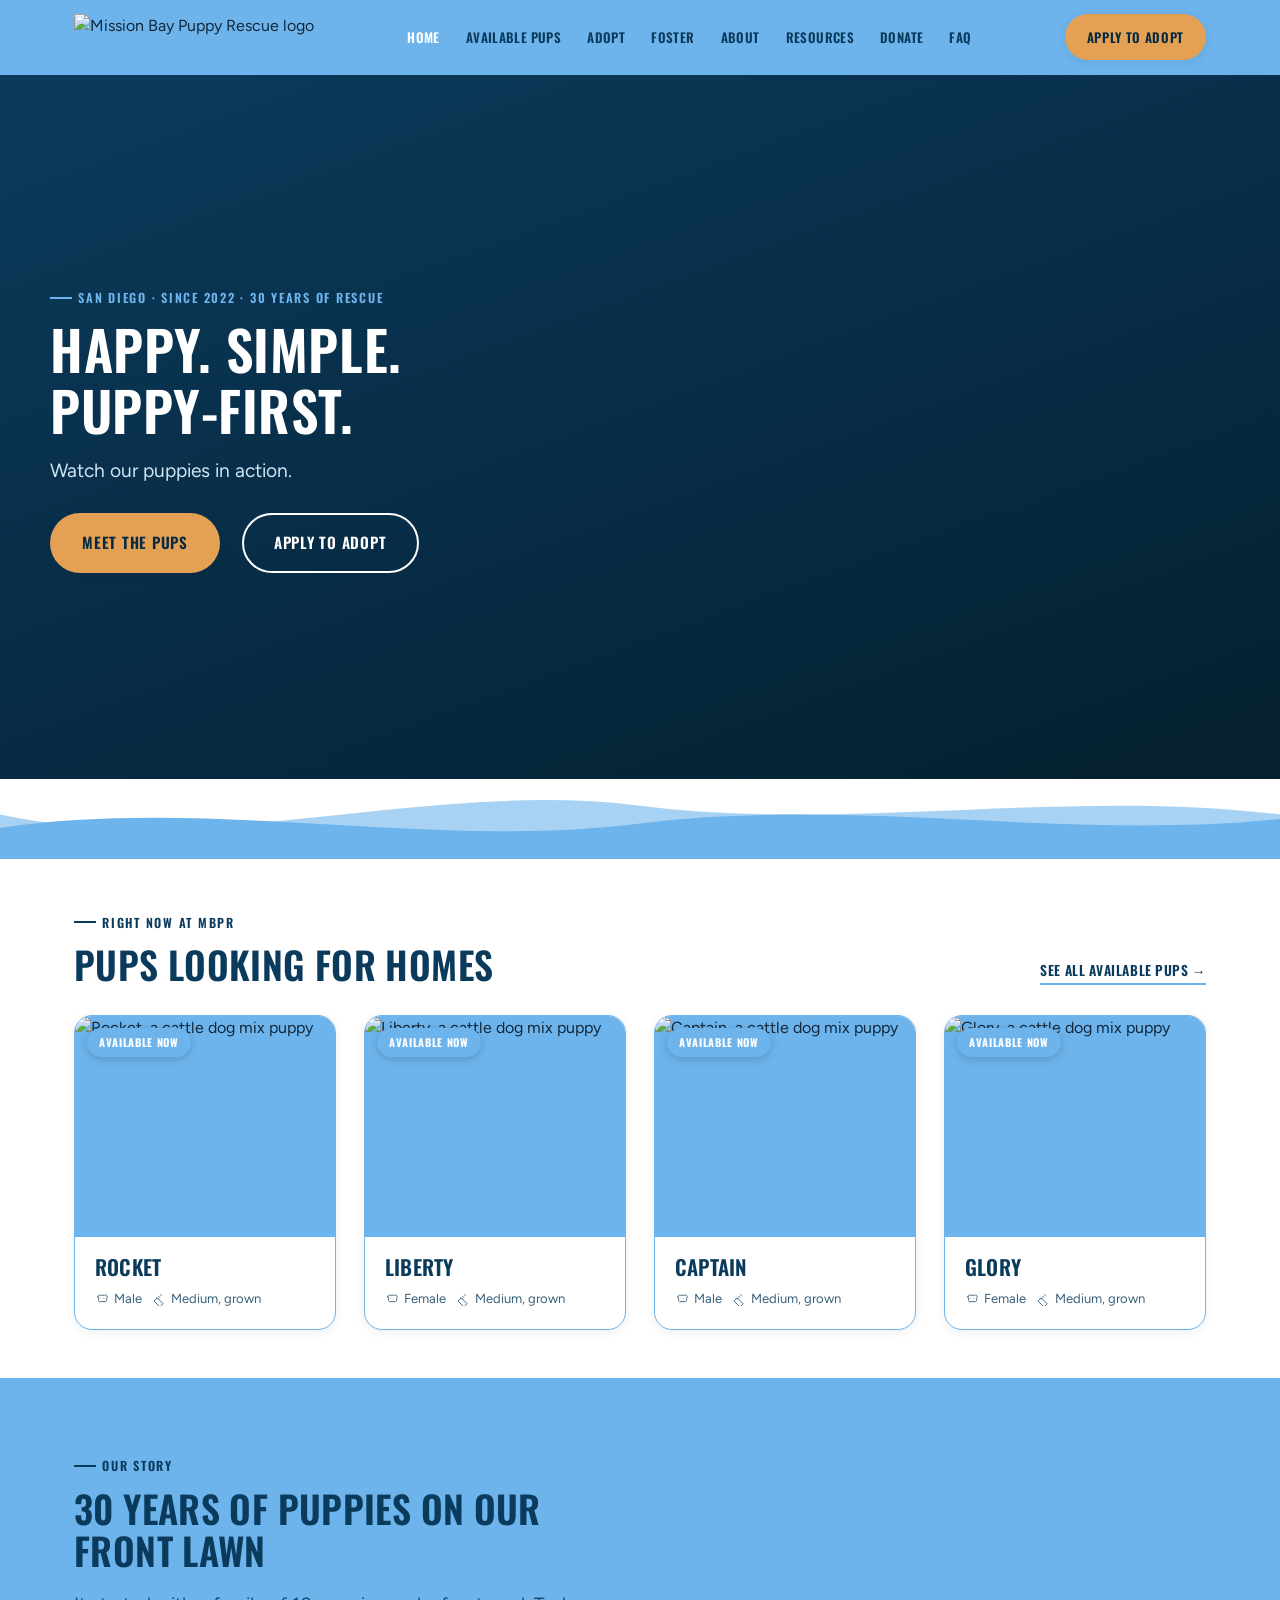
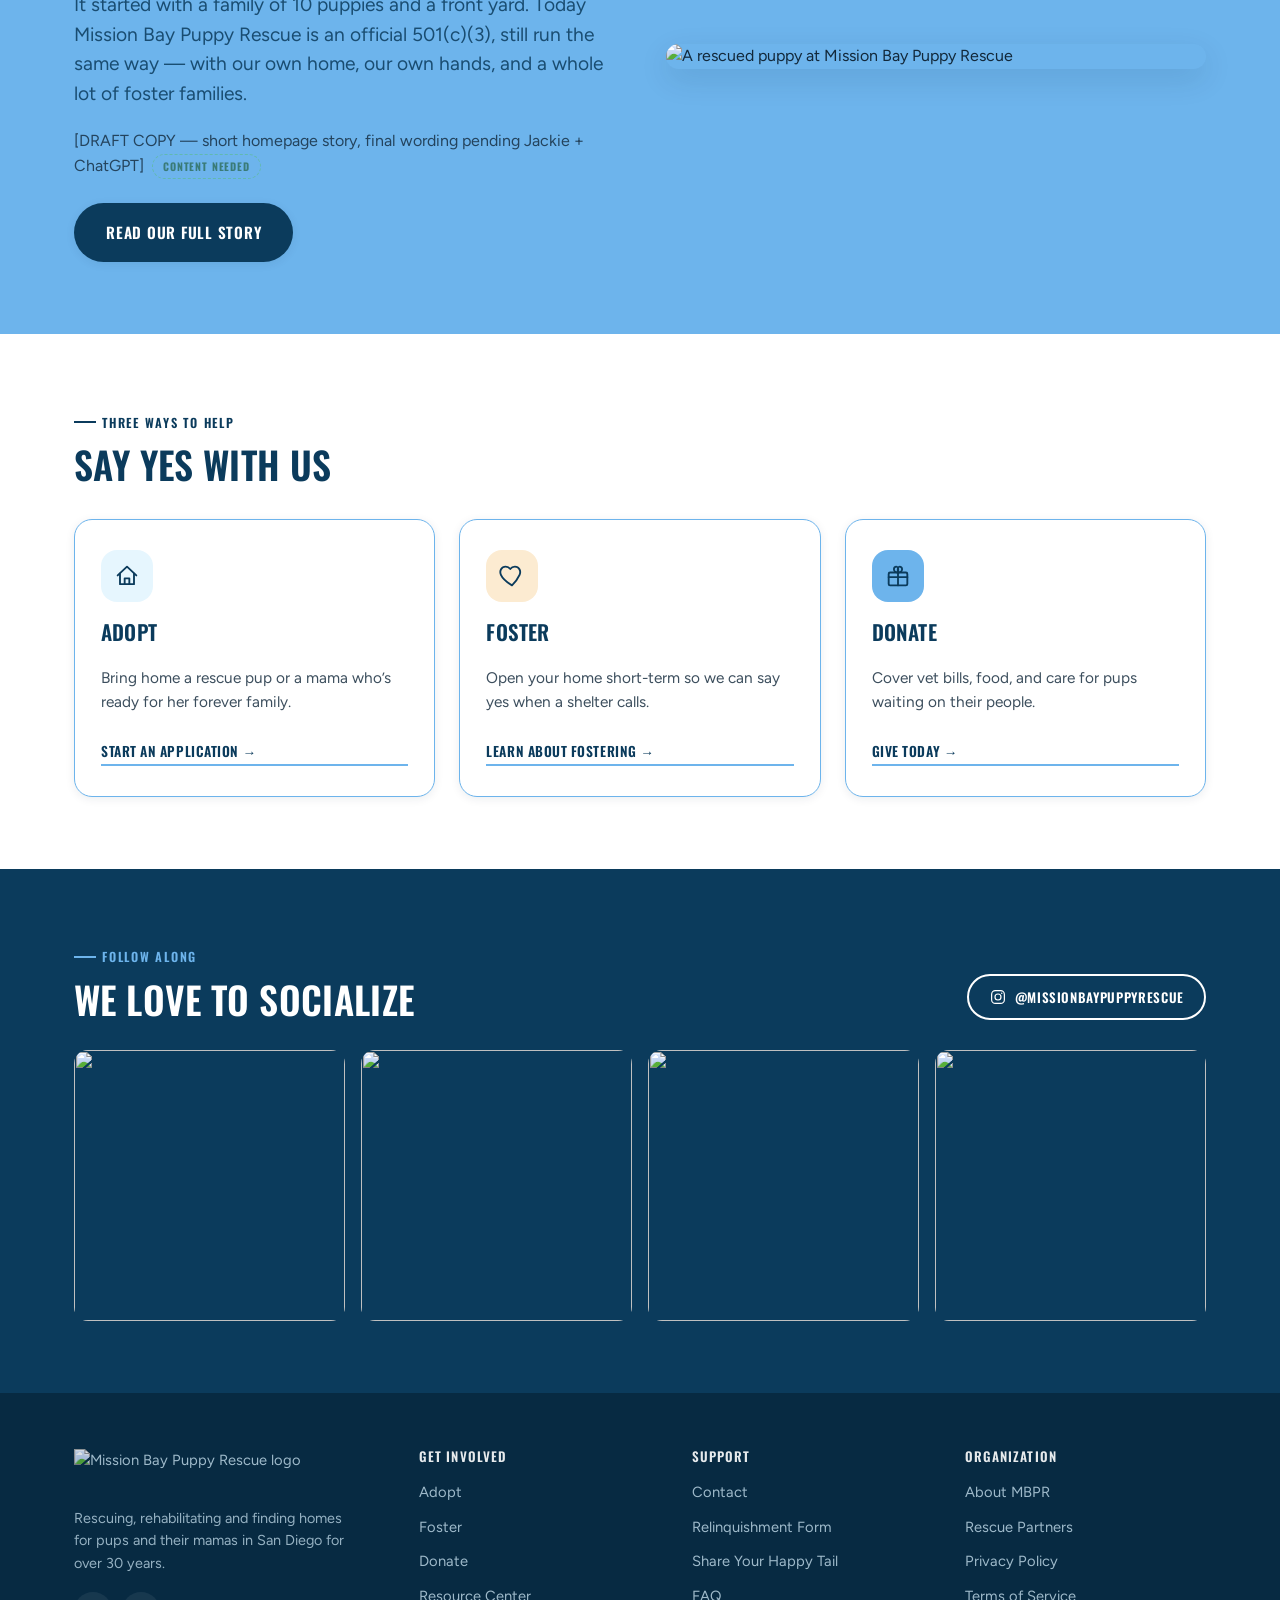
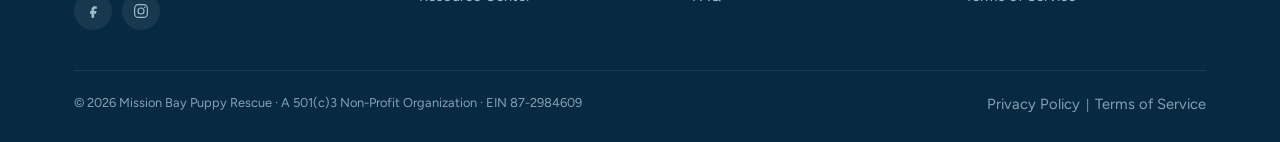
==== commit d9fa7d6e: "added video to homepage, updated mobile nav" ====
--- a/index.html
+++ b/index.html
@@ -45,22 +45,20 @@
 
 <section class="hero">
   <div class="hero-media">
-    <img src="https://missionbaypuppyrescue.org/cdn/shop/files/fGT316vhT0-rU8gCrayexQ_97593c5f-9a3b-4c8f-88ab-e5c619b83289_1200x1200.jpg?v=1787949564" alt="One of the pups from Mission Bay Puppy Rescue's current litter, playing outside.">
-    <div style="position:absolute; inset:0; display:flex; align-items:center; justify-content:center;">
-      <div style="width:74px;height:74px;border-radius:50%;background:rgba(255,255,255,.16);backdrop-filter:blur(6px);display:flex;align-items:center;justify-content:center;border:2px solid rgba(255,255,255,.5);">
-        <svg viewBox="0 0 24 24" width="26" height="26" fill="white"><path d="M8 5v14l12-7z"/></svg>
-      </div>
-    </div>
+    <video class="hero-video" autoplay muted loop playsinline preload="metadata" poster="https://missionbaypuppyrescue.org/cdn/shop/files/fGT316vhT0-rU8gCrayexQ_97593c5f-9a3b-4c8f-88ab-e5c619b83289_1200x1200.jpg?v=1787949564">
+      <source src="assets/videos/homepage-puppies.m4v" type="video/mp4">
+      Your browser does not support video playback.
+    </video>
     <div class="hero-caption">
       <span class="eyebrow on-dark">San Diego &middot; Since 2022 &middot; 30 Years of Rescue</span>
       <h1>Happy. Simple.<br>Puppy&#8209;First.</h1>
-      <p class="lede">Watch today&rsquo;s pups in action &mdash; live puppy video plays here on launch.</p>
+      <p class="lede">Watch our puppies in action.</p>
     </div>
   </div>
   <div class="hero-actions">
-    <a class="btn btn-gold" href="available-pups.html"><svg viewBox="0 0 24 24" fill="none" stroke="currentColor" stroke-width="1.6" stroke-linecap="round" stroke-linejoin="round" class="" aria-hidden="true"><path d="M5 8.5c0-2 1.4-3.5 3-3.5.9 0 1.6.6 2 1 .8-.4 1.9-.6 3-.6s2.2.2 3 .6c.4-.4 1.1-1 2-1 1.6 0 3 1.5 3 3.5 0 1.3-.6 2.4-1.5 3l.5 2c.3 1.5-.7 3-2.3 3H8.3c-1.6 0-2.6-1.5-2.3-3l.5-2C5.6 10.9 5 9.8 5 8.5z"/><circle cx="9.5" cy="10.5" r=".6" fill="currentColor" stroke="none"/><circle cx="14.5" cy="10.5" r=".6" fill="currentColor" stroke="none"/></svg> Meet the Pups</a>
+    <a class="btn btn-gold" href="available-pups.html">Meet the Pups</a>
     <a class="btn btn-outline on-dark" href="adopt.html">Apply to Adopt</a>
-    <a class="faq-quiet" href="faq.html">Have questions first? Read the FAQ &rarr;</a>
+   <!-- <a class="faq-quiet" href="faq.html">Have questions first? Read the FAQ &rarr;</a> -->
   </div>
 </section>
 <svg class="wave-divider" viewBox="0 0 1440 90" preserveAspectRatio="none" aria-hidden="true">
--- a/assets/styles.css
+++ b/assets/styles.css
@@ -22,7 +22,8 @@
   --sand-deep:       #6db4ec; /* Tinted sections, header link hover, tags and image placeholders. */
   --sand-line:       #6db4ec; /* Borders on cards, header, mobile menu and form panels. */
   --gold:            #E4A053; /* Primary button fill, stat numbers and small accents. */
-  --gold-deep:       #FFFFFF; /* Primary button hover, active header link, icons and focus outline. */
+  --gold-button-hover: #6db4ec; /* Hover background for yellow buttons only. */
+  --gold-deep:       #FFFFFF; /* Active header link, icons and focus outline. */
   --gold-pale:       #FCEBD1; /* Light background behind selected badges and icons. */
   --seafoam:         #5FBBA0; /* Nursery status badge, progress bar and dashed badge border. */
   --seafoam-pale:    #6db4ec; /* Background behind seafoam action icons and draft badges. */
@@ -34,6 +35,7 @@
   --radius-sm:       10px;
   --radius-md:       18px;
   --radius-lg:       28px;
+  --mobile-header-height: 75px;
 
   /* ---- type tokens ---- */
   --font-display: 'Oswald', 'Arial Narrow', sans-serif;
@@ -107,6 +109,7 @@
 .section.lagoon-pale{ background:var(--lagoon-pale); }
 
 .lede{ font-size:1.2rem; max-width:60ch; color:var(--bay-navy); opacity:.85; }
+.text-small{ font-size:.92rem; }
 
 /* ---- buttons ---- */
 .btn{
@@ -127,7 +130,7 @@
 .btn:hover{ transform:translateY(-2px); }
 .btn svg{ width:18px; height:18px; }
 .btn-gold{ background:var(--gold); color:var(--bay-navy-deep); box-shadow:var(--shadow-sm); }
-.btn-gold:hover{ background:var(--gold-deep); box-shadow:var(--shadow-md); }
+.btn-gold:hover{ background:var(--gold-button-hover); box-shadow:var(--shadow-md); }
 .btn-navy{ background:var(--bay-navy); color:var(--white); box-shadow:var(--shadow-sm); }
 .btn-navy:hover{ background:var(--bay-navy-deep); box-shadow:var(--shadow-md); }
 .btn-outline{ background:transparent; border-color:currentColor; color:var(--bay-navy); }
@@ -196,20 +199,46 @@
 .nav-toggle svg{ width:26px; height:26px; color:var(--bay-navy); }
 
 @media (max-width:980px){
+  .site-header{ backdrop-filter:none; }
+  .site-header .bar{ height:var(--mobile-header-height); padding:0 16px; gap:12px; }
+  .site-header .brand img{ max-width:24vw; max-height:46px; height:auto; }
+  .header-cta{ gap:8px; }
+  .header-cta .btn-sm{ padding:10px 12px; font-size:.8rem; }
+  .header-cta .btn-sm-label{ display:inline; }
+  .nav-toggle{ display:flex; align-items:center; justify-content:center; width:44px; height:44px; flex:0 0 44px; }
+  .nav-toggle svg{ color:var(--white); }
   .main-nav{
-    position:fixed; inset:70px 0 0 0; background:var(--sand);
-    flex-direction:column; align-items:stretch; padding:12px 24px 32px;
-    overflow-y:auto; display:none;
-    border-top:1px solid var(--sand-line);
+    position:fixed; top:var(--mobile-header-height); right:0;
+    width:min(80vw, 320px); height:calc(100vh - var(--mobile-header-height));
+    height:calc(100dvh - var(--mobile-header-height));
+    padding:32px 24px; background:var(--header-background);
+    box-shadow:-8px 8px 24px rgba(7,42,66,.2);
+    flex-direction:column; align-items:stretch; overflow-y:auto;
+    visibility:hidden; pointer-events:none;
+    transform:scaleX(0); transform-origin:top right;
+    transition:transform .35s ease, visibility .35s ease;
+    z-index:1;
   }
-  .main-nav.open{ display:flex; }
-  .main-nav > ul{ flex-direction:column; align-items:stretch; gap:0; }
-  .main-nav a.top-link{ padding:16px 8px; border-bottom:1px solid var(--sand-line); border-radius:0; }
-  .header-cta .btn-sm-label{ display:none; }
-  .nav-toggle{ display:block; }
-}
-@media (min-width:981px){
-  .nav-toggle{ display:none; }
+  .site-header.is-open .main-nav{ visibility:visible; pointer-events:auto; transform:scaleX(1); }
+  .main-nav > ul{ flex-direction:column; align-items:flex-end; gap:4px; }
+  .main-nav a.top-link{
+    color:var(--white); font-size:1.1rem; padding:10px 0;
+    border-radius:0; text-align:right; white-space:normal;
+  }
+  .main-nav a.top-link:hover,
+  .main-nav li.current a.top-link{ background:none; color:var(--white); text-decoration:underline; text-underline-offset:5px; }
+  .menu-backdrop{
+    position:fixed; inset:var(--mobile-header-height) 0 0;
+    background:rgba(7,42,66,.55); backdrop-filter:blur(6px);
+    visibility:hidden; opacity:0; pointer-events:none;
+    transition:opacity .3s ease, visibility .3s ease;
+    z-index:59;
+  }
+  body.menu-open{ overflow:hidden; }
+  body.menu-open .menu-backdrop{ visibility:visible; opacity:1; pointer-events:auto; }
+}
+@media (max-width:380px){
+  .header-cta .btn-sm{ padding:9px 10px; font-size:.75rem; }
 }
 
 /* ==========================================================================
@@ -217,35 +246,35 @@
    ========================================================================== */
 .hero{
   position:relative;
+  display:flex; flex-direction:column; justify-content:center;
+  min-height:clamp(560px, 55vw, 760px);
   background:linear-gradient(160deg, var(--bay-navy) 0%, var(--bay-navy-deep) 60%, #05202F 100%);
   color:var(--white);
   overflow:hidden;
 }
-.hero-media{
-  position:relative;
-  aspect-ratio:16/8.2;
-  max-height:640px;
-  overflow:hidden;
-}
-.hero-media img, .hero-media video{
-  width:100%; height:100%; object-fit:cover;
+.hero-media{ display:contents; }
+.hero-video{
+  position:absolute; inset:0 0 0 auto;
+  width:50%; height:100%; object-fit:cover; object-position:center 20%;
   display:block;
 }
-.hero-media::after{
-  content:"";
-  position:absolute; inset:0;
-  background:linear-gradient(to top, rgba(7,36,57,0.94) 0%, rgba(7,36,57,0.25) 55%, rgba(7,36,57,0) 78%);
-}
 .hero-caption{
-  position:absolute; left:0; right:0; bottom:0; z-index:2;
-  max-width:1180px; margin:0 auto; padding:0 24px 34px;
+  width:50%;
+  padding:0 40px 0 max(24px, calc((100vw - 1180px) / 2));
 }
 .hero-caption h1{ color:var(--white); margin-bottom:.28em; }
 .hero-caption .lede{ color:#CFE6F2; opacity:1; margin:0; max-width:52ch; }
 .hero-actions{
-  max-width:1180px; margin:0 auto; padding:28px 24px 44px;
+  width:50%; margin:28px 0 0;
+  padding:0 40px 0 max(24px, calc((100vw - 1180px) / 2));
   display:flex; flex-wrap:wrap; align-items:center; gap:16px 22px;
   position:relative; z-index:2;
+}
+@media (max-width:760px){
+  .hero{ min-height:0; }
+  .hero-video{ position:static; order:0; width:100%; height:auto; aspect-ratio:548 / 720; object-fit:contain; }
+  .hero-caption{ order:1; width:100%; padding:28px 24px 8px; }
+  .hero-actions{ order:2; width:100%; margin:0; padding:28px 24px 44px; }
 }
 .hero-actions .faq-quiet{
   font-family:var(--font-display);
@@ -433,6 +462,16 @@
 @media (max-width:860px){ .split{ grid-template-columns:1fr; gap:32px; } }
 .split img{ border-radius:var(--radius-lg); box-shadow:var(--shadow-md); }
 .split.reverse .media{ order:2; }
+.adopt-requirements .media{ order:2; }
+.adopt-requirements .media img{ width:100%; aspect-ratio:4 / 5; object-fit:cover; }
+.adopt-actions{ display:flex; flex-wrap:wrap; align-items:center; gap:14px; margin:26px 0; }
+@media (max-width:860px){
+  .section.tight.adopt-section{ padding-top:24px; }
+  .adopt-requirements .media{ order:0; }
+  .adopt-requirements .media img{ aspect-ratio:4 / 3; object-position:center 28%; }
+  .adopt-actions{ flex-direction:column; align-items:center; text-align:center; }
+  .adopt-actions .btn{ max-width:100%; white-space:normal; justify-content:center; }
+}
 
 /* progress bar for donation goal */
 .progress{ height:14px; border-radius:100px; background:var(--sand-deep); overflow:hidden; border:1px solid var(--sand-line); }
@@ -469,7 +508,7 @@
 .footer-top{ display:grid; grid-template-columns:1.3fr 1fr 1fr 1fr; gap:32px; margin-bottom:40px; }
 @media (max-width:820px){ .footer-top{ grid-template-columns:repeat(2,1fr); } }
 @media (max-width:560px){ .footer-top{ grid-template-columns:1fr; } }
-.
+.site-footer .brand-word{ display:none; }
 .site-footer h4{ color:var(--white); opacity:.9; font-size:.82rem; letter-spacing:.08em; margin-bottom:16px; }
 .site-footer ul{ display:flex; flex-direction:column; gap:10px; }
 .site-footer a{ font-size:.92rem; opacity:.85; }
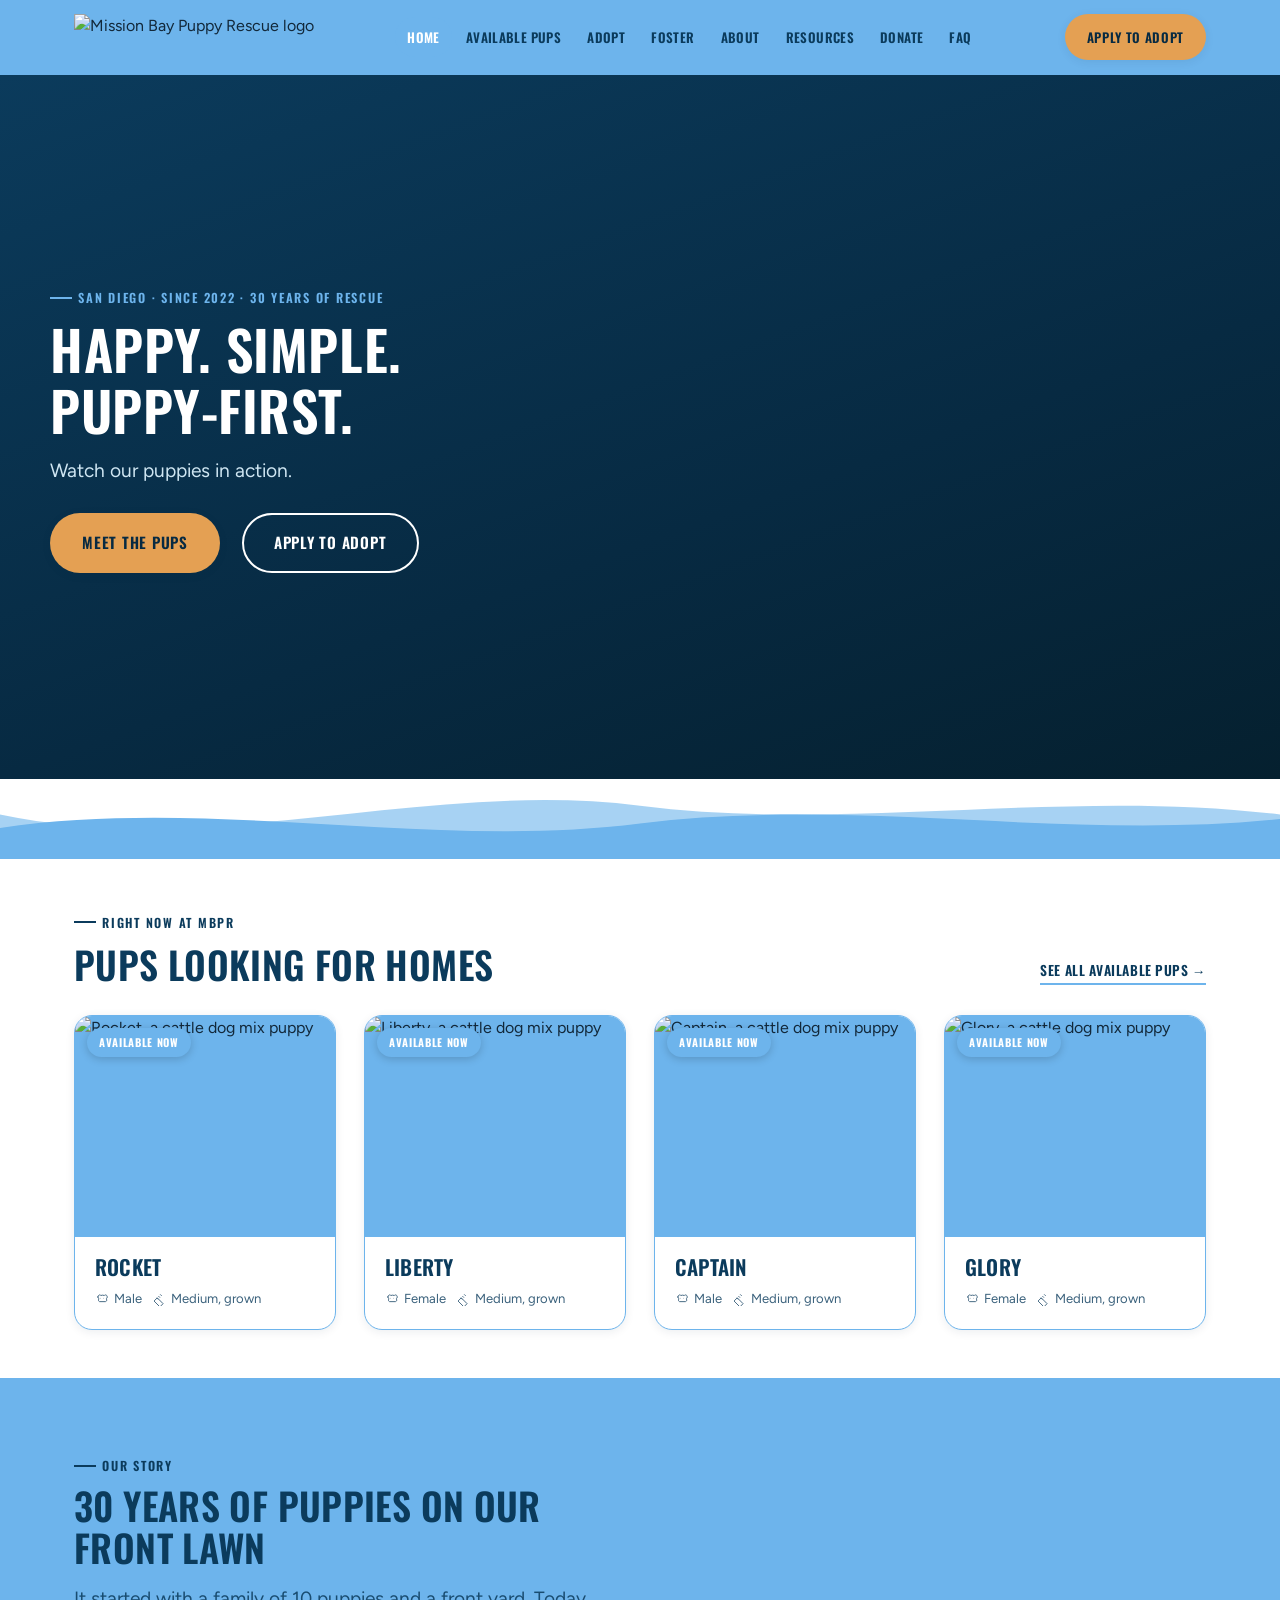
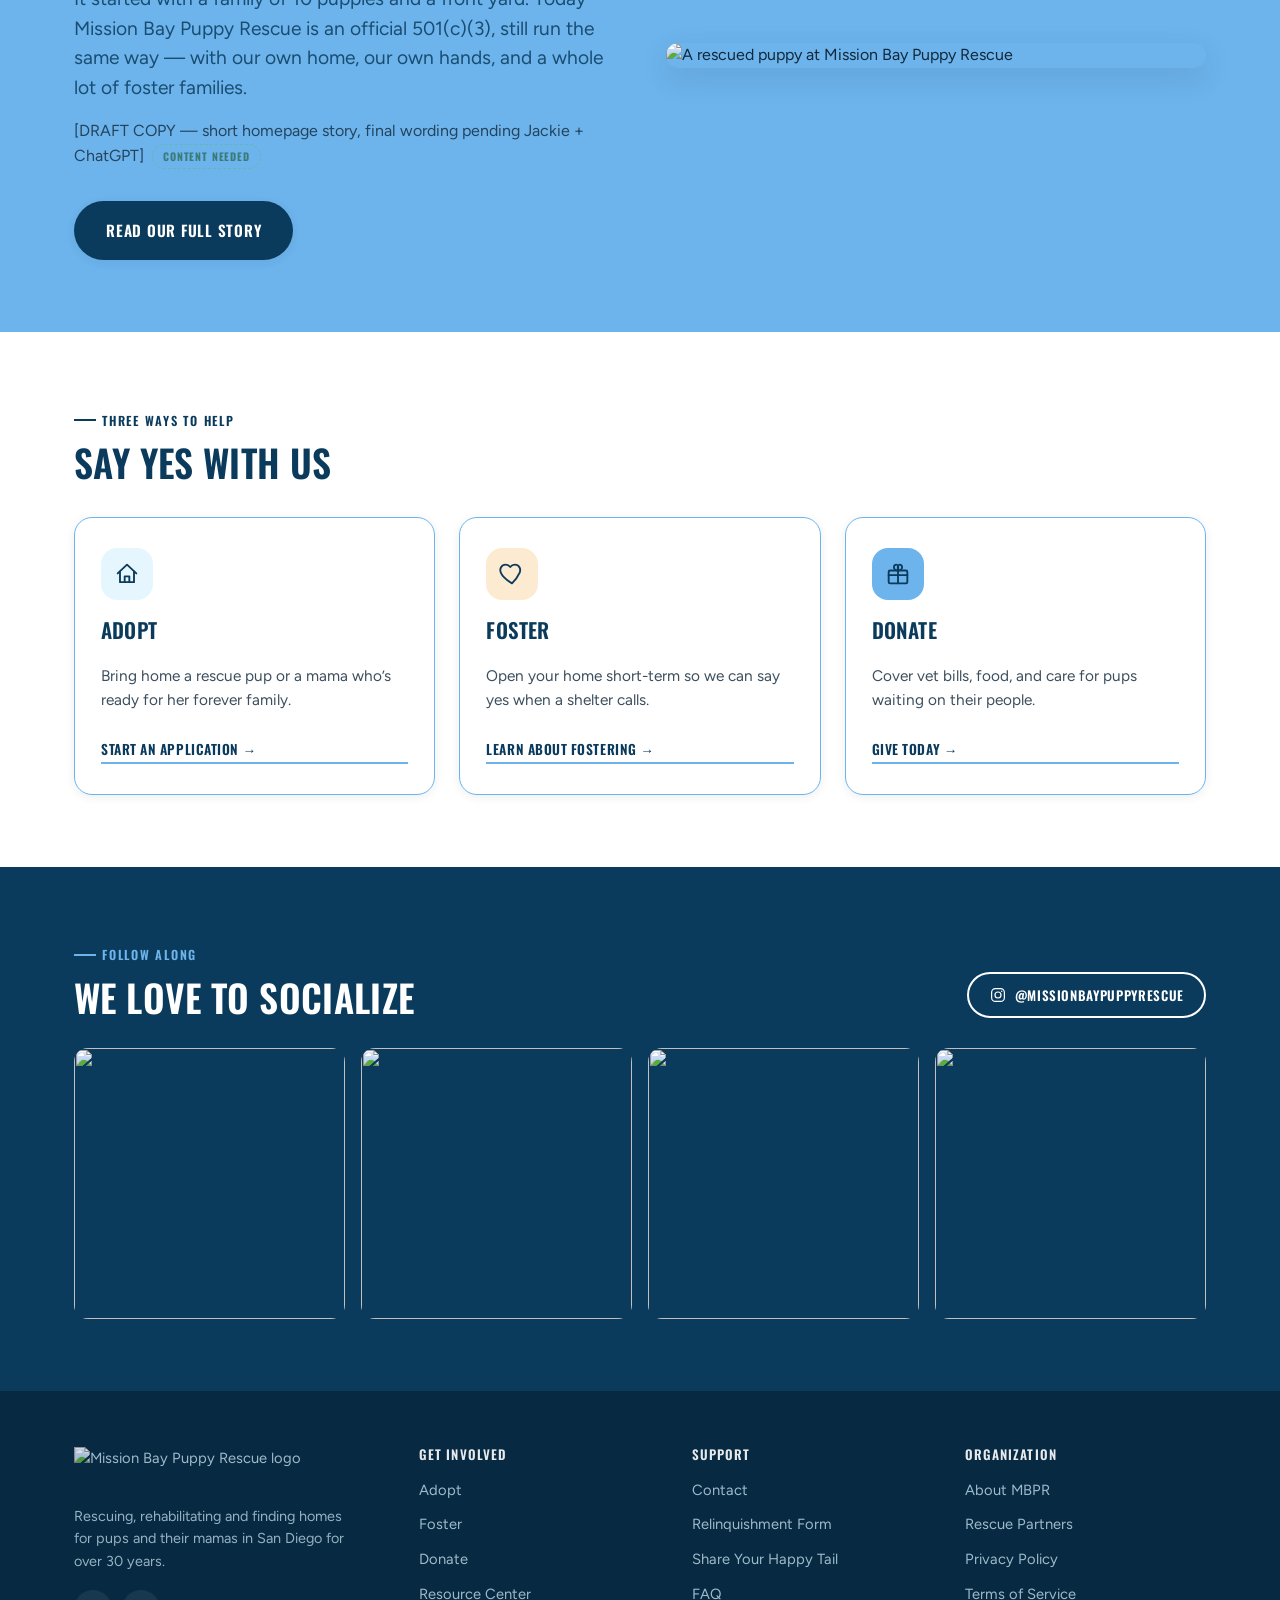
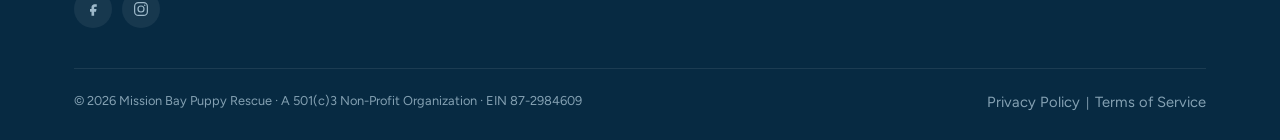
==== commit 36a5416d: "added cognito app" ====
--- a/index.html
+++ b/index.html
@@ -119,11 +119,11 @@
 
 <section class="section sand-deep">
   <div class="container split">
-    <div>
+    <div class="content-flow">
       <span class="eyebrow">Our Story</span>
       <h2>30 Years Of Puppies On Our Front Lawn</h2>
-      <p class="lede" style="margin-bottom:20px;">It started with a family of 10 puppies and a front yard. Today Mission Bay Puppy Rescue is an official 501(c)(3), still run the same way &mdash; with our own home, our own hands, and a whole lot of foster families.</p>
-      <p style="opacity:.8; margin-bottom:24px;">[DRAFT COPY &mdash; short homepage story, final wording pending Jackie + ChatGPT]<span class="draft-flag">Content Needed</span></p>
+      <p class="lede">It started with a family of 10 puppies and a front yard. Today Mission Bay Puppy Rescue is an official 501(c)(3), still run the same way &mdash; with our own home, our own hands, and a whole lot of foster families.</p>
+      <p style="opacity:.8;">[DRAFT COPY &mdash; short homepage story, final wording pending Jackie + ChatGPT]<span class="draft-flag">Content Needed</span></p>
       <a class="btn btn-navy" href="about.html">Read Our Full Story</a>
     </div>
     <div class="media">
--- a/assets/styles.css
+++ b/assets/styles.css
@@ -37,6 +37,14 @@
   --radius-lg:       28px;
   --mobile-header-height: 75px;
 
+  /* ---- spacing scale ---- */
+  --space-1: 8px;
+  --space-2: 16px;
+  --space-3: 24px;
+  --space-4: 32px;
+  --space-5: 48px;
+  --space-6: 72px;
+
   /* ---- type tokens ---- */
   --font-display: 'Oswald', 'Arial Narrow', sans-serif;
   --font-body: 'Figtree', -apple-system, 'Segoe UI', sans-serif;
@@ -101,8 +109,8 @@
 .eyebrow.on-dark{ color:var(--lagoon); }
 
 .container{ max-width:1180px; margin:0 auto; padding:0 24px; }
-.section{ padding:72px 0; }
-.section.tight{ padding:48px 0; }
+.section{ padding:var(--space-6) 0; }
+.section.tight{ padding:var(--space-5) 0; }
 .section.sand-deep{ background:var(--sand-deep); }
 .section.navy{ background:var(--bay-navy); color:#DCEBF5; }
 .section.navy h2, .section.navy h3, .section.navy h4{ color:var(--white); }
@@ -427,7 +435,7 @@
 .route-tile .link-quiet{ margin-top:4px; }
 
 /* checklist w/ paw bullets */
-.paw-list{ display:flex; flex-direction:column; gap:14px; }
+.paw-list{ display:flex; flex-direction:column; gap:var(--space-2); }
 .paw-list li{ display:flex; align-items:flex-start; gap:12px; }
 .paw-list li svg{ width:20px; height:20px; flex-shrink:0; margin-top:3px; color:var(--bay-navy); }
 .paw-list.filled-paws li svg{ fill:var(--bay-navy); }
@@ -464,9 +472,15 @@
 .split.reverse .media{ order:2; }
 .adopt-requirements .media{ order:2; }
 .adopt-requirements .media img{ width:100%; aspect-ratio:4 / 5; object-fit:cover; }
-.adopt-actions{ display:flex; flex-wrap:wrap; align-items:center; gap:14px; margin:26px 0; }
+.adopt-actions{ display:flex; flex-wrap:wrap; align-items:center; gap:var(--space-2); }
+.adoption-form-embed{
+  width:100%; max-width:800px; margin:0 auto; padding:clamp(16px, 3vw, 30px);
+  background:var(--white); border:1px solid var(--sand-line);
+  border-radius:var(--radius-lg); box-shadow:var(--shadow-md); text-align:left;
+}
+.adoption-form-embed iframe{ display:block; width:100%; max-width:100%; border:0; }
 @media (max-width:860px){
-  .section.tight.adopt-section{ padding-top:24px; }
+  .section.tight.adopt-section{ padding-top:var(--space-4); }
   .adopt-requirements .media{ order:0; }
   .adopt-requirements .media img{ aspect-ratio:4 / 3; object-position:center 28%; }
   .adopt-actions{ flex-direction:column; align-items:center; text-align:center; }
@@ -530,8 +544,19 @@
 .skip-link:focus{ left:12px; top:12px; }
 
 /* breadcrumbs-esque page intro */
-.page-intro{ padding:44px 0 8px; }
-.page-intro .eyebrow{ margin-bottom:.5em; }
+.page-intro{ padding:var(--space-5) 0 0; }
+.page-intro .container > *{ margin-bottom:0; }
+.page-intro .container > * + *{ margin-top:var(--space-2); }
+.page-intro .container > .eyebrow + h1{ margin-top:var(--space-1); }
+
+/* Add class="content-flow" to a text wrapper for the shared heading, copy, list and action spacing. */
+.content-flow > *{ margin-block:0; }
+.content-flow > * + *{ margin-top:var(--space-3); }
+.content-flow > .eyebrow + :is(h1,h2,h3,h4){ margin-top:var(--space-1); }
+.content-flow > :is(h1,h2,h3,h4) + :is(p,ul,ol){ margin-top:var(--space-2); }
+.content-flow > :is(p,ul,ol) + :is(p,ul,ol){ margin-top:var(--space-2); }
+.content-flow > :is(p,ul,ol) + :is(h2,h3,h4){ margin-top:var(--space-4); }
+.content-flow > * + :is(.btn,.action-row){ margin-top:var(--space-4); }
 
 /* mobile menu icon states */
 .icon-open{ display:block; }
